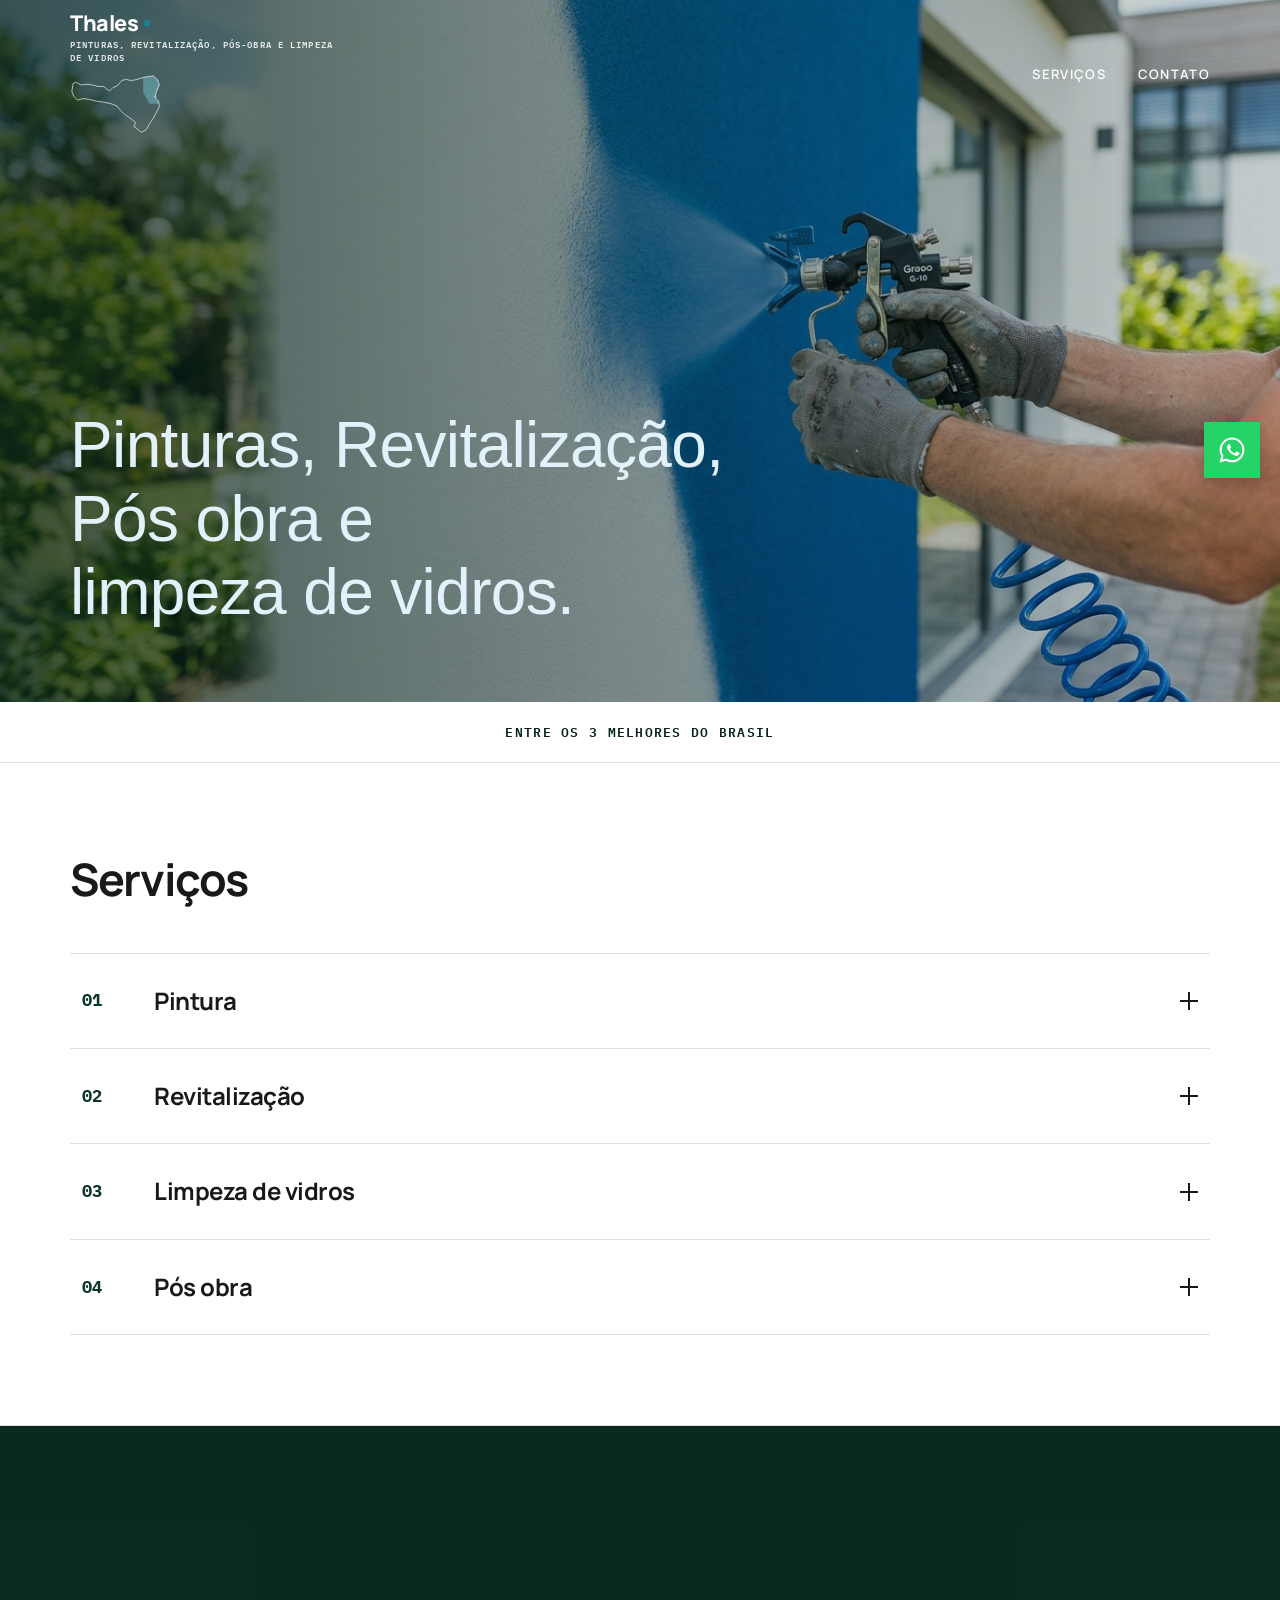
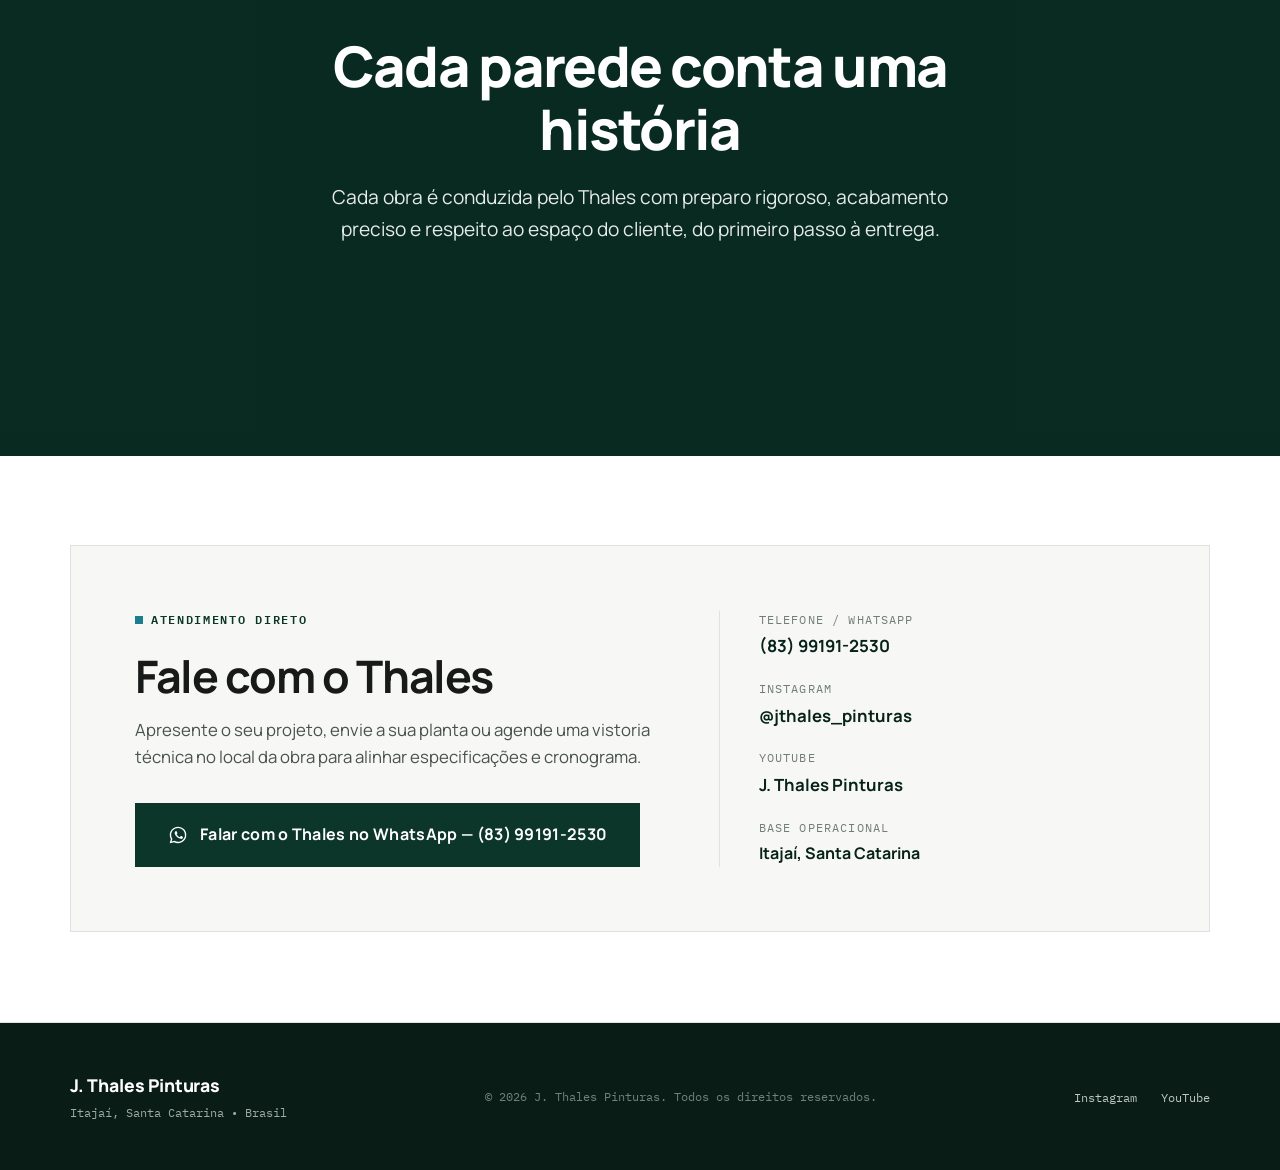
==== index.html @ ac01eef5 "feat: add site design system, styling, configuration, and media assets" ====
<!DOCTYPE html>
<html lang="pt-BR">
<head>
  <meta charset="UTF-8">
  <meta name="viewport" content="width=device-width, initial-scale=1.0">
  
  <!-- SEO Otimizado para Itajaí e Região -->
  <title>J. Thales Pinturas | Pintor em Itajaí - Pintura Residencial, Predial e Aplicação de Pedras Naturais</title>
  <meta name="description" content="J. Thales Pinturas: pintor de alto padrão em Itajaí, SC. Especialista em pintura residencial e predial, trabalho em altura e aplicação de pedras naturais. Entre os 3 melhores pintores de Itajaí.">
  <meta name="keywords" content="pintor em itajai, pintura residencial itajai, pintura predial itajai, aplicacao de pedras naturais sc, j thales pinturas, pintor praia brava itajai">
  <meta name="robots" content="index, follow">
  <link rel="canonical" href="https://jthalespinturas.com.br/">

  <!-- Open Graph / Meta Compartilhamento -->
  <meta property="og:type" content="website">
  <meta property="og:locale" content="pt_BR">
  <meta property="og:site_name" content="J. Thales Pinturas">
  <meta property="og:title" content="J. Thales Pinturas | Pintor em Itajaí - Alto Padrão e Pedras Naturais">
  <meta property="og:description" content="Pintura residencial, predial e aplicação de pedras naturais em Itajaí e região. Entre os 3 melhores pintores de Itajaí.">
  <meta property="og:image" content="/images/hero.jpg">

  <!-- Fontes do Google: Manrope (Sóbria e Forte) e IBM Plex Mono (Arquitetônica) -->
  <link rel="preconnect" href="https://fonts.googleapis.com">
  <link rel="preconnect" href="https://fonts.gstatic.com" crossorigin>
  <link href="https://fonts.googleapis.com/css2?family=IBM+Plex+Mono:wght@500;600;700&family=Manrope:wght@400;500;600;700;800&display=swap" rel="stylesheet">

  <!-- Estilos Customizados -->
  <link rel="stylesheet" href="css/style.css">

  <!-- Schema.org JSON-LD para SEO Local -->
  <script type="application/ld+json">
  {
    "@context": "https://schema.org",
    "@type": "HomeAndConstructionBusiness",
    "name": "J. Thales Pinturas",
    "image": "/images/hero.jpg",
    "telephone": "+55-83-99191-2530",
    "address": {
      "@type": "PostalAddress",
      "addressLocality": "Itajaí",
      "addressRegion": "SC",
      "addressCountry": "BR"
    },
    "areaServed": {
      "@type": "AdministrativeArea",
      "name": "Itajaí e região"
    },
    "description": "Empresa especializada em pintura residencial de alto padrão, pintura predial e comercial, revitalização de fachadas e aplicação de pedras naturais em Itajaí, SC."
  }
  </script>
</head>
<body>

  <!-- ==========================================================================
       1. HEADER FIXO (Com glassmorfismo leve EXCLUSIVO aqui)
       ========================================================================== -->
  <header class="site-header" id="site-header">
    <div class="container header-container">
      
      <!-- Logo Institucional -->
      <a href="#hero" class="header-logo" aria-label="Thales - Pinturas, revitalização, pós-obra e limpeza de vidros">
        <span class="logo-brand">Thales <span class="logo-dot"></span></span>
        <span class="logo-sub">Pinturas, revitalização, pós-obra e limpeza de vidros</span>

        <!-- Mapa de Santa Catarina: litoral norte (Itapoá até a região de Itajaí) em destaque animado -->
        <span class="logo-map" aria-hidden="true">
          <svg class="sc-map" viewBox="10 30 245 165" focusable="false">
            <defs>
              <path id="sc-shape" d="M18 58 L25 55 L40 62 L55 60 L70 62 L85 66 L100 66 L115 78 L125 68 L135 65 L148 50 L160 47 L172 50 L185 48 L198 44 L215 40 L232 38 L243 48 L248 62 L240 80 L236 95 L246 105 L248 120 L240 135 L232 150 L222 165 L212 182 L200 188 L188 178 L180 172 L185 162 L170 150 L155 140 L145 130 L135 118 L120 112 L100 108 L80 105 L60 100 L45 98 L30 102 L20 92 L15 80 Z"/>
              <clipPath id="sc-clip"><use href="#sc-shape"/></clipPath>
            </defs>
            <!-- Região do litoral norte (recortada pelo contorno do estado) -->
            <g clip-path="url(#sc-clip)">
              <polygon class="sc-region" points="205,30 260,30 260,112 222,112 205,82"/>
            </g>
            <!-- Contorno do estado -->
            <use href="#sc-shape" class="sc-outline"/>
            <!-- Cidades do litoral norte, acendem de norte a sul -->
            <g class="sc-dots">
              <circle class="sc-dot" cx="243" cy="50" r="2.6" style="--d:0s"/>
              <circle class="sc-dot" cx="246" cy="61" r="2.6" style="--d:0.25s"/>
              <circle class="sc-dot" cx="241" cy="74" r="2.6" style="--d:0.5s"/>
              <circle class="sc-dot" cx="238" cy="86" r="2.6" style="--d:0.75s"/>
              <circle class="sc-dot sc-dot-main" cx="238" cy="94" r="3.2" style="--d:1s"/>
              <circle class="sc-ring" cx="238" cy="94" r="3.2"/>
            </g>
          </svg>
        </span>
      </a>

      <!-- Menu de Navegação Desktop -->
      <nav aria-label="Navegação Principal">
        <ul class="nav-desktop">
          <li><a href="#servicos" class="nav-link">Serviços</a></li>
          <li><a href="#contato" class="nav-link">Contato</a></li>
        </ul>
      </nav>


      <!-- Botão Hambúrguer Mobile -->
      <button type="button" class="mobile-menu-toggle" id="mobile-menu-toggle" aria-label="Abrir menu de navegação" aria-expanded="false" aria-controls="mobile-drawer">
        <span class="hamburger-line"></span>
        <span class="hamburger-line"></span>
        <span class="hamburger-line"></span>
      </button>

    </div>

    <!-- Gaveta de Navegação Mobile -->
    <div class="mobile-drawer" id="mobile-drawer">
      <ul class="nav-mobile-list">
        <li><a href="#servicos" class="nav-mobile-link">Serviços</a></li>
        <li><a href="#contato" class="nav-mobile-link">Contato</a></li>
      </ul>
      <a href="https://wa.me/5583991912530" id="mobile-whatsapp-btn" class="btn-whatsapp-main" target="_blank" rel="noopener noreferrer" style="width: 100%; justify-content: center;">
        <span>Conversar no WhatsApp</span>
      </a>
    </div>
  </header>

  <main>
    <!-- ==========================================================================
         2. HERO (Tela cheia, poucas informações, SEM botão de orçamento)
         ========================================================================== -->
    <section class="hero-section" id="hero" aria-labelledby="hero-title">

      <!-- Mídia de fundo: vídeo com imagem de fallback -->
      <div class="hero-media">
        <!-- O vídeo será controlado via JS para tratar erros de carregamento e prefers-reduced-motion -->
        <video id="hero-video" class="hero-video" src="/videos/hero.mp4" autoplay muted playsinline preload="auto" aria-hidden="true" tabindex="-1"></video>
        <img src="/images/hero-pintura-spray.jpg" id="hero-fallback-img" alt="Obra de alto padrão com pintura fina e arquitetura contemporânea em Santa Catarina" class="hero-media-img" loading="eager" fetchpriority="high" style="display: none;">
      </div>

      <div class="container">
        <div class="hero-content">
          <!-- Única tag H1 da página -->
          <h1 class="hero-title" id="hero-title">
            Pinturas, Revitalização,<br>
            Pós obra e<br>
            <strong>limpeza de vidros.</strong>
          </h1>
        </div>
      </div>
    </section>

    <!-- Selo de ranking (abaixo do hero, centralizado e discreto) -->
    <div class="ranking-line">
      <h4 class="ranking-line-text">Entre os 3 melhores do Brasil</h4>
    </div>

    <!-- ==========================================================================
         5. SEÇÃO SERVIÇOS (Lista editorial numerada, SEM CARDS e SEM BOTÕES)
         ========================================================================== -->
    <section class="services-section section-spacing fade-in-scroll" id="servicos" aria-labelledby="servicos-titulo">
      <div class="container">
        
        <div class="services-layout">
          <!-- Coluna 2: Lista de Serviços -->
          <div class="services-list-container">
            <div class="services-header">
              <h2 class="section-heading" id="servicos-titulo">
                Serviços
              </h2>
            </div>

            <div class="svc-list">

              <!-- 01 -->
              <div class="svc-item">
                <h3 class="svc-heading">
                  <button type="button" class="svc-trigger" id="svc-btn-1" aria-expanded="false" aria-controls="svc-panel-1">
                    <span class="svc-number">01</span>
                    <span class="svc-title">Pintura</span>
                    <span class="svc-icon" aria-hidden="true"></span>
                  </button>
                </h3>
                <div class="svc-panel" id="svc-panel-1" role="region" aria-labelledby="svc-btn-1">
                  <div class="svc-panel-inner">
                    <div class="svc-panel-content">
                      <p class="svc-desc">Acabamento preciso em residências, prédios e comércios.</p>
                      <div class="svc-photo-grid">
                        <img src="/images/obra-1.jpg" alt="Interior residencial com pintura de acabamento impecável" class="svc-photo" loading="lazy">
                        <img src="/images/media_1791332490276.jpg" alt="Pintura externa em tom azul" class="svc-photo" loading="lazy">
                        <img src="/images/media_1791332497373.jpg" alt="Pintura texturizada em área interna com escada" class="svc-photo" loading="lazy">
                        <img src="/images/media_1791332499185.jpg" alt="Pintura interna moderna em dois tons" class="svc-photo" loading="lazy">
                      </div>
                    </div>
                  </div>
                </div>
              </div>

              <!-- 02 -->
              <div class="svc-item">
                <h3 class="svc-heading">
                  <button type="button" class="svc-trigger" id="svc-btn-2" aria-expanded="false" aria-controls="svc-panel-2">
                    <span class="svc-number">02</span>
                    <span class="svc-title">Revitalização</span>
                    <span class="svc-icon" aria-hidden="true"></span>
                  </button>
                </h3>
                <div class="svc-panel" id="svc-panel-2" role="region" aria-labelledby="svc-btn-2">
                  <div class="svc-panel-inner">
                    <div class="svc-panel-content">
                      <p class="svc-desc">Recuperação e renovação de fachadas e superfícies.</p>
                      <div class="svc-photo-grid">
                        <img src="/images/media_1791333021884.jpg" alt="Revitalização de portão metálico preto" class="svc-photo" loading="lazy">
                        <img src="/images/media_1791333032887.jpg" alt="Revitalização de muro e portão branco" class="svc-photo" loading="lazy">
                        <img src="/images/media_1791333037190.jpg" alt="Revitalização de fachada residencial cinza moderna" class="svc-photo" loading="lazy">
                      </div>
                    </div>
                  </div>
                </div>
              </div>

              <!-- 03 -->
              <div class="svc-item">
                <h3 class="svc-heading">
                  <button type="button" class="svc-trigger" id="svc-btn-3" aria-expanded="false" aria-controls="svc-panel-3">
                    <span class="svc-number">03</span>
                    <span class="svc-title">Limpeza de vidros</span>
                    <span class="svc-icon" aria-hidden="true"></span>
                  </button>
                </h3>
                <div class="svc-panel" id="svc-panel-3" role="region" aria-labelledby="svc-btn-3">
                  <div class="svc-panel-inner">
                    <div class="svc-panel-content">
                      <p class="svc-desc">Vidros e esquadrias limpos, inclusive em altura.</p>
                      <div class="svc-photo-grid">
                        <img src="/images/media_1791333207497.jpg" alt="Profissional realizando limpeza em altura" class="svc-photo" loading="lazy">
                        <img src="/images/media_1791333212596.jpg" alt="Equipe preparada para trabalho em altura com EPIs" class="svc-photo" loading="lazy">
                        <img src="/images/media_1791333227522.jpg" alt="Certificado NR-35 Trabalho em Altura" class="svc-photo certificado-img" loading="lazy">
                      </div>
                    </div>
                  </div>
                </div>
              </div>

              <!-- 04 -->
              <div class="svc-item">
                <h3 class="svc-heading">
                  <button type="button" class="svc-trigger" id="svc-btn-4" aria-expanded="false" aria-controls="svc-panel-4">
                    <span class="svc-number">04</span>
                    <span class="svc-title">Pós obra</span>
                    <span class="svc-icon" aria-hidden="true"></span>
                  </button>
                </h3>
                <div class="svc-panel" id="svc-panel-4" role="region" aria-labelledby="svc-btn-4">
                  <div class="svc-panel-inner">
                    <div class="svc-panel-content">
                      <p class="svc-desc">Entrega limpa, sem respingos nem resíduos.</p>
                      <div class="svc-photo-grid">
                        <img src="/images/media_1791333552688.jpg" alt="Área externa com piscina e deck de madeira finalizado" class="svc-photo" loading="lazy">
                        <img src="/images/media_1791333555958.jpg" alt="Corredor limpo após a obra com extintor instalado" class="svc-photo" loading="lazy">
                        <img src="/images/media_1791333558803.jpg" alt="Hall interno com piso limpo e paredes perfeitas" class="svc-photo" loading="lazy">
                      </div>
                    </div>
                  </div>
                </div>
              </div>

            </div>

          </div>
        </div>

      </div>
    </section>

    <!-- ==========================================================================
         MENSAGEM (vídeo de fundo em loop; textos e vídeos vêm de js/config.js)
         Sem botão de orçamento nesta seção.
         ========================================================================== -->
    <section class="message-section" id="mensagem" aria-labelledby="mensagem-titulo">
      <div class="message-media">
        <video id="message-video" class="message-video" autoplay muted playsinline preload="auto" aria-hidden="true" tabindex="-1"></video>
      </div>
      <div class="message-overlay" aria-hidden="true"></div>
      <div class="container message-content fade-in-scroll">
        <h2 class="message-title" id="mensagem-titulo">Cada parede conta uma história</h2>
        <p class="message-text">Cada obra é conduzida pelo Thales com preparo rigoroso, acabamento preciso e respeito ao espaço do cliente, do primeiro passo à entrega.</p>
      </div>
    </section>

    <!-- ==========================================================================
         9. SEÇÃO CONTATO (Fale com o Thales, 2º e último botão de WhatsApp)
         ========================================================================== -->
    <section class="contact-section section-spacing fade-in-scroll" id="contato" aria-labelledby="contato-titulo">
      <div class="container">
        
        <div class="contact-box">
          
          <div class="contact-info">
            <span class="section-tag">Atendimento Direto</span>
            <h2 class="section-heading" id="contato-titulo" style="margin-bottom: 1rem;">
              Fale com o Thales
            </h2>
            <p class="contact-subtitle">
              Apresente o seu projeto, envie a sua planta ou agende uma vistoria técnica no local da obra para alinhar especificações e cronograma.
            </p>

            <!-- 2º e ÚLTIMO botão de WhatsApp permitido no site todo -->
            <a href="https://wa.me/5583991912530" id="contact-whatsapp-btn" class="btn-whatsapp-main" target="_blank" rel="noopener noreferrer">
              <svg viewBox="0 0 24 24" aria-hidden="true">
                <path d="M12.04 2C6.58 2 2.13 6.45 2.13 11.91C2.13 13.66 2.59 15.36 3.45 16.86L2.05 22L7.3 20.62C8.75 21.41 10.38 21.83 12.04 21.83C17.5 21.83 21.95 17.38 21.95 11.92C21.95 9.27 20.92 6.78 19.05 4.91C17.18 3.03 14.69 2 12.04 2M12.05 3.67C14.25 3.67 16.31 4.53 17.87 6.09C19.42 7.65 20.28 9.72 20.28 11.92C20.28 16.46 16.58 20.15 12.04 20.15C10.56 20.15 9.11 19.76 7.85 19L7.55 18.83L4.43 19.65L5.26 16.61L5.07 16.3C4.24 14.98 3.8 13.47 3.8 11.91C3.81 7.37 7.5 3.67 12.05 3.67M9.53 7.34C9.36 7.34 9.09 7.41 8.86 7.65C8.63 7.9 8 8.49 8 9.7C8 10.92 8.89 12.09 9.01 12.26C9.14 12.42 10.74 14.9 13.22 15.97C15.28 16.86 15.7 16.69 16.14 16.65C16.59 16.6 17.58 16.06 17.79 15.48C18 14.9 18 14.41 17.93 14.31C17.87 14.2 17.7 14.14 17.45 14.01C17.2 13.89 15.97 13.28 15.74 13.2C15.51 13.11 15.35 13.07 15.18 13.32C15.02 13.57 14.56 14.1 14.42 14.27C14.27 14.43 14.13 14.45 13.88 14.33C13.63 14.2 12.83 13.94 11.89 13.1C11.15 12.44 10.65 11.63 10.51 11.38C10.36 11.13 10.49 11 10.62 10.87C10.73 10.76 10.87 10.58 11 10.43C11.13 10.28 11.17 10.18 11.25 10.01C11.33 9.85 11.29 9.7 11.23 9.58C11.17 9.45 10.7 8.31 10.51 7.84C10.32 7.39 10.13 7.45 9.98 7.44C9.84 7.44 9.68 7.34 9.53 7.34Z"/>
              </svg>
              <span class="btn-text">Conversar no WhatsApp — (83) 99191-2530</span>
            </a>
          </div>

          <!-- Canais Diretos e Redes Sociais -->
          <div class="contact-direct-channels">
            
            <div class="channel-item">
              <span class="channel-label">Telefone / WhatsApp</span>
              <a href="https://wa.me/5583991912530" id="direct-phone-link" class="channel-link" target="_blank" rel="noopener noreferrer">
                (83) 99191-2530
              </a>
            </div>

            <div class="channel-item">
              <span class="channel-label">Instagram</span>
              <a href="https://www.instagram.com/jthales_pinturas?utm_source=ig_web_button_share_sheet&stkn=ZDNlZDc0MzIxNw==" id="instagram-link" class="channel-link" target="_blank" rel="noopener noreferrer">
                @jthales_pinturas
              </a>
            </div>

            <div class="channel-item" id="youtube-channel-item">
              <span class="channel-label">YouTube</span>
              <a href="https://youtube.com/@jthalespinturas" id="youtube-link" class="channel-link" target="_blank" rel="noopener noreferrer">
                J. Thales Pinturas
              </a>
            </div>

            <div class="channel-item">
              <span class="channel-label">Base Operacional</span>
              <span style="font-weight: 700; color: var(--color-emerald-dark);">
                Itajaí, Santa Catarina
              </span>
            </div>

          </div>

        </div>

      </div>
    </section>
  </main>

  <!-- ==========================================================================
       10. RODAPÉ SIMPLES
       ========================================================================== -->
  <footer class="site-footer" role="contentinfo">
    <div class="container footer-container">
      
      <div class="footer-brand">
        <span class="footer-title">J. Thales Pinturas</span>
        <span class="footer-city">Itajaí, Santa Catarina • Brasil</span>
      </div>

      <div class="footer-copy">
        &copy; 2026 J. Thales Pinturas. Todos os direitos reservados.
      </div>

      <ul class="footer-socials">
        <li>
          <a href="https://www.instagram.com/jthales_pinturas?utm_source=ig_web_button_share_sheet&stkn=ZDNlZDc0MzIxNw==" id="footer-instagram" class="footer-social-link" target="_blank" rel="noopener noreferrer">
            Instagram
          </a>
        </li>
        <li>
          <a href="https://youtube.com/@jthalespinturas" id="footer-youtube" class="footer-social-link" target="_blank" rel="noopener noreferrer">
            YouTube
          </a>
        </li>
      </ul>

    </div>
  </footer>

  <!-- Ícone flutuante fixo de WhatsApp (lateral direita) -->
  <a href="https://wa.me/5583991912530" id="floating-whatsapp-btn" class="floating-whatsapp" target="_blank" rel="noopener noreferrer" aria-label="Conversar no WhatsApp">
    <svg viewBox="0 0 24 24" aria-hidden="true">
      <path d="M12.04 2C6.58 2 2.13 6.45 2.13 11.91C2.13 13.66 2.59 15.36 3.45 16.86L2.05 22L7.3 20.62C8.75 21.41 10.38 21.83 12.04 21.83C17.5 21.83 21.95 17.38 21.95 11.92C21.95 9.27 20.92 6.78 19.05 4.91C17.18 3.03 14.69 2 12.04 2M12.05 3.67C14.25 3.67 16.31 4.53 17.87 6.09C19.42 7.65 20.28 9.72 20.28 11.92C20.28 16.46 16.58 20.15 12.04 20.15C10.56 20.15 9.11 19.76 7.85 19L7.55 18.83L4.43 19.65L5.26 16.61L5.07 16.3C4.24 14.98 3.8 13.47 3.8 11.91C3.81 7.37 7.5 3.67 12.05 3.67M9.53 7.34C9.36 7.34 9.09 7.41 8.86 7.65C8.63 7.9 8 8.49 8 9.7C8 10.92 8.89 12.09 9.01 12.26C9.14 12.42 10.74 14.9 13.22 15.97C15.28 16.86 15.7 16.69 16.14 16.65C16.59 16.6 17.58 16.06 17.79 15.48C18 14.9 18 14.41 17.93 14.31C17.87 14.2 17.7 14.14 17.45 14.01C17.2 13.89 15.97 13.28 15.74 13.2C15.51 13.11 15.35 13.07 15.18 13.32C15.02 13.57 14.56 14.1 14.42 14.27C14.27 14.43 14.13 14.45 13.88 14.33C13.63 14.2 12.83 13.94 11.89 13.1C11.15 12.44 10.65 11.63 10.51 11.38C10.36 11.13 10.49 11 10.62 10.87C10.73 10.76 10.87 10.58 11 10.43C11.13 10.28 11.17 10.18 11.25 10.01C11.33 9.85 11.29 9.7 11.23 9.58C11.17 9.45 10.7 8.31 10.51 7.84C10.32 7.39 10.13 7.45 9.98 7.44C9.84 7.44 9.68 7.34 9.53 7.34Z"/>
    </svg>
  </a>

  <!-- Lightbox Modal -->
  <div id="lightbox" class="lightbox" aria-hidden="true">
    <span class="lightbox-close" id="lightbox-close" aria-label="Fechar">&times;</span>
    <img class="lightbox-content" id="lightbox-img" alt="Imagem ampliada">
  </div>

  <!-- Constantes Editáveis e Scripts -->
  <script src="js/config.js"></script>
  <script src="js/main.js"></script>
</body>
</html>
---- css/style.css ----
/* ==========================================================================
   J. THALES PINTURAS - DESIGN SYSTEM & ESTILOS GLOBAIS
   Referência visual: Sóbrio, institucional e arquitetônico (estilo WEG / Sicredi)
   Cores: Off-white, Verde Esmeralda Profundo, Marrom Terroso Seco, Azul Água pontual
   Regra estrita: Cantos 100% retos (border-radius: 0) em absolutamente tudo.
   ========================================================================== */

/* --- VARIÁVEIS DO SISTEMA --- */
:root {
  /* Paleta Institucional Sóbria */
  --bg-primary: #F7F8F5;          /* Off-white institucional de fundo */
  --bg-surface: #FFFFFF;          /* Branco puro para superfícies */
  --bg-subtle: #EEF1ED;           /* Off-white secundário */
  --bg-dark: #0A1C16;             /* Grafite esmeralda quase preto */

  --color-emerald: #0C3629;       /* Verde esmeralda profundo (cor principal) */
  --color-emerald-light: #154D3B; /* Variação suave de verde esmeralda */
  --color-emerald-dark: #07221A;  /* Verde ultra profundo */

  --color-earth: #6F5744;         /* Marrom terroso seco (cor secundária) */
  --color-earth-light: #896F5A;   /* Variação suave de marrom terroso */

  --color-aqua: #1C7D8D;          /* Azul água pontual (detalhe milimétrico) */
  --color-aqua-subtle: rgba(28, 125, 141, 0.12);

  --text-primary: #171A19;        /* Grafite escuro / preto quase puro */
  --text-secondary: #48524D;      /* Grafite médio para parágrafos */
  --text-muted: #727D78;          /* Grafite suave para metadados */
  --text-inverse: #F7F8F5;        /* Texto claro sobre fundos escuros */

  --border-light: #DFE3DE;        /* Linha arquitetônica fina */
  --border-medium: #CAD0C9;       /* Linha de divisão intermediária */
  --border-dark: #171A19;         /* Linha de alto contraste */

  /* Tipografia */
  --font-sans: 'Manrope', -apple-system, BlinkMacSystemFont, 'Segoe UI', Roboto, Helvetica, Arial, sans-serif;
  --font-mono: 'IBM Plex Mono', SFMono-Regular, Consolas, 'Liberation Mono', Menlo, monospace;

  /* Espaçamentos e Grid */
  --container-max: 1220px;
  --header-height: 76px;
  --transition-smooth: 0.3s cubic-bezier(0.16, 1, 0.3, 1);
  --transition-fast: 0.2s ease;
}

/* --- RESET RIGOROSO & CANTO 100% RETO --- */
*, *::before, *::after {
  box-sizing: border-box;
  margin: 0;
  padding: 0;
  border-radius: 0 !important; /* REGRA MANDATÓRIA: Cantos retos em tudo */
}

html {
  font-size: 16px;
  scroll-behavior: smooth;
  scroll-padding-top: var(--header-height);
  background-color: var(--bg-primary);
  color: var(--text-primary);
  -webkit-font-smoothing: antialiased;
  -moz-osx-font-smoothing: grayscale;
}

body {
  font-family: var(--font-sans);
  font-weight: 400;
  line-height: 1.6;
  background-color: var(--bg-primary);
  color: var(--text-primary);
  overflow-x: hidden;
}

img {
  display: block;
  max-width: 100%;
  height: auto;
}

a {
  color: inherit;
  text-decoration: none;
  transition: color var(--transition-fast), border-color var(--transition-fast);
}

button {
  font-family: inherit;
  cursor: pointer;
  background: none;
  border: none;
}

/* --- ESTRUTURA DE CONTAINER & GRID --- */
.container {
  width: 100%;
  max-width: var(--container-max);
  margin-left: auto;
  margin-right: auto;
  padding-left: clamp(1.25rem, 4vw, 2.5rem);
  padding-right: clamp(1.25rem, 4vw, 2.5rem);
}

.section-spacing {
  padding-top: clamp(4rem, 7vw, 7.5rem);
  padding-bottom: clamp(4rem, 7vw, 7.5rem);
}

.section-spacing-compact {
  padding-top: clamp(3rem, 5vw, 5rem);
  padding-bottom: clamp(3rem, 5vw, 5rem);
}

/* --- RÓTULO EDITORIAL DE SEÇÃO (Estilo Corporativo WEG/Sicredi) --- */
.section-tag {
  display: inline-flex;
  align-items: center;
  gap: 0.5rem;
  font-family: var(--font-mono);
  font-size: 0.75rem;
  font-weight: 600;
  letter-spacing: 0.14em;
  text-transform: uppercase;
  color: var(--color-emerald);
  margin-bottom: 1.25rem;
}

.section-tag::before {
  content: "";
  display: inline-block;
  width: 8px;
  height: 8px;
  background-color: var(--color-aqua); /* Detalhe pontual em azul água */
}

.section-heading {
  font-size: clamp(2rem, 3.5vw, 3.25rem);
  font-weight: 700;
  line-height: 1.15;
  letter-spacing: -0.03em;
  color: var(--text-primary);
  margin-bottom: 1.5rem;
}

/* ==========================================================================
   1. HEADER FIXO (Com glassmorfismo leve EXCLUSIVO aqui)
   ========================================================================== */
.site-header {
  /* Estado inicial: transparente sobre o hero, texto claro */
  --hdr-fg: #FFFFFF;
  --hdr-fg-soft: rgba(255, 255, 255, 0.86);
  --hdr-accent: #FFFFFF;
  position: fixed;
  top: 0;
  left: 0;
  right: 0;
  min-height: var(--header-height);
  z-index: 1000;
  background-color: transparent;
  border-bottom: 1px solid transparent;
  transition: background-color 0.35s ease,
              border-color 0.35s ease, box-shadow 0.35s ease;
}

/* Estado destacado ao rolar (ou com menu aberto): glassmorfismo leve */
.site-header.is-scrolled,
.site-header.menu-open {
  --hdr-fg: var(--color-emerald);
  --hdr-fg-soft: var(--text-secondary);
  --hdr-accent: var(--color-emerald);
  min-height: 64px;
  background-color: rgba(247, 248, 245, 0.88);
  backdrop-filter: blur(14px);
  -webkit-backdrop-filter: blur(14px);
  border-bottom-color: rgba(202, 208, 201, 0.9);
  box-shadow: 0 6px 24px rgba(10, 28, 22, 0.08);
}

.header-container {
  min-height: var(--header-height);
  padding-top: 0.75rem;
  padding-bottom: 0.75rem;
  display: flex;
  align-items: center;
  justify-content: space-between;
  gap: 1.5rem;
  transition: padding 0.35s ease;
}

.site-header.is-scrolled .header-container,
.site-header.menu-open .header-container {
  min-height: 64px;
  padding-top: 0;
  padding-bottom: 0;
}

/* Logo Corporativo Institucional */
.header-logo {
  display: flex;
  flex-direction: column;
  line-height: 1;
}

.logo-brand {
  font-size: 1.35rem;
  font-weight: 800;
  letter-spacing: -0.02em;
  color: var(--hdr-fg);
  display: flex;
  align-items: center;
  gap: 0.35rem;
  transition: color 0.35s ease;
}

.logo-dot {
  width: 6px;
  height: 6px;
  background-color: var(--color-aqua);
  display: inline-block;
}

.logo-sub {
  font-family: var(--font-mono);
  font-size: 0.58rem;
  font-weight: 600;
  line-height: 1.4;
  letter-spacing: 0.12em;
  text-transform: uppercase;
  color: var(--hdr-fg-soft);
  margin-top: 0.3rem;
  max-width: 270px;
  transition: color 0.35s ease;
}

.site-header.is-scrolled .logo-sub,
.site-header.menu-open .logo-sub {
  color: var(--color-earth);
}

/* Mapa de SC abaixo do nome: visível no topo, recolhe ao rolar */
.logo-map {
  display: block;
  width: 92px;
  max-height: 66px;
  margin-top: 0.55rem;
  overflow: hidden;
  opacity: 1;
  transition: max-height 0.35s ease, margin-top 0.35s ease, opacity 0.25s ease;
}

.site-header.is-scrolled .logo-map,
.site-header.menu-open .logo-map {
  max-height: 0;
  margin-top: 0;
  opacity: 0;
}

.sc-map {
  display: block;
  width: 100%;
  height: auto;
  overflow: visible;
}

.site-header {
  --hdr-map: #7FD8E4; /* azul água claro sobre o hero */
}

.site-header.is-scrolled,
.site-header.menu-open {
  --hdr-map: var(--color-aqua);
}

.sc-outline {
  fill: none;
  stroke: var(--hdr-fg);
  stroke-width: 1.7;
  stroke-linejoin: round;
  transition: stroke 0.35s ease;
}

/* Litoral norte: Itapoá até a região de Itajaí e Balneário Camboriú */
.sc-region {
  fill: var(--hdr-map);
  opacity: 0.4;
  animation: sc-region-pulse 2.8s ease-in-out infinite;
}

.sc-dot {
  fill: var(--hdr-map);
  opacity: 0.3;
  animation: sc-dot-on 2.6s ease-in-out infinite;
  animation-delay: var(--d, 0s);
}

.sc-dot-main {
  fill: var(--hdr-fg);
}

.sc-ring {
  fill: none;
  stroke: var(--hdr-map);
  stroke-width: 1.4;
  transform-box: fill-box;
  transform-origin: center;
  animation: sc-ripple 2.6s ease-out infinite;
  animation-delay: 1s;
  opacity: 0;
}

@keyframes sc-region-pulse {
  0%, 100% { opacity: 0.2; }
  50% { opacity: 0.65; }
}

@keyframes sc-dot-on {
  0%, 100% { opacity: 0.3; }
  25%, 60% { opacity: 1; }
}

@keyframes sc-ripple {
  0% { transform: scale(1); opacity: 0.9; }
  100% { transform: scale(4.5); opacity: 0; }
}

@media (prefers-reduced-motion: reduce) {
  .sc-region, .sc-dot, .sc-ring { animation: none; }
  .sc-region { opacity: 0.45; }
  .sc-dot { opacity: 1; }
  .sc-ring { display: none; }
}

@media (max-width: 480px) {
  .logo-sub { max-width: 200px; font-size: 0.54rem; letter-spacing: 0.08em; }
  .logo-map { width: 76px; }
}

/* Navegação Desktop */
.nav-desktop {
  display: flex;
  align-items: center;
  gap: 2rem;
  list-style: none;
}

.nav-link {
  font-size: 0.8125rem;
  font-weight: 600;
  letter-spacing: 0.1em;
  text-transform: uppercase;
  color: var(--hdr-fg);
  position: relative;
  padding: 0.5rem 0;
  transition: color 0.35s ease;
}

.nav-link::after {
  content: "";
  position: absolute;
  bottom: 0;
  left: 0;
  width: 0%;
  height: 2px;
  background-color: var(--hdr-accent);
  transition: width var(--transition-smooth);
}

.nav-link:hover {
  color: var(--hdr-fg);
}

.nav-link:hover::after {
  width: 100%;
}

/* Ícone flutuante fixo de WhatsApp (lateral direita) */
.floating-whatsapp {
  position: fixed;
  right: 1.25rem;
  top: 50%;
  transform: translateY(-50%);
  z-index: 900;
  width: 56px;
  height: 56px;
  display: flex;
  align-items: center;
  justify-content: center;
  border-radius: 50%;
  background-color: #25D366;
  box-shadow: 0 6px 20px rgba(0, 0, 0, 0.25);
  transition: transform var(--transition-fast), box-shadow var(--transition-fast);
}

.floating-whatsapp:hover {
  transform: translateY(-50%) scale(1.1);
  box-shadow: 0 8px 26px rgba(0, 0, 0, 0.35);
}

.floating-whatsapp svg {
  width: 30px;
  height: 30px;
  fill: #FFFFFF;
}

/* Menu Hambúrguer Mobile */
.mobile-menu-toggle {
  display: none;
  flex-direction: column;
  justify-content: center;
  align-items: center;
  width: 44px;
  height: 44px;
  border: 1px solid var(--hdr-fg);
  background-color: transparent;
  transition: border-color 0.35s ease;
}

.hamburger-line {
  width: 20px;
  height: 2px;
  background-color: var(--hdr-fg);
  transition: transform var(--transition-fast), opacity var(--transition-fast), background-color 0.35s ease;
}

.hamburger-line:not(:last-child) {
  margin-bottom: 5px;
}

.mobile-menu-toggle[aria-expanded="true"] .hamburger-line:nth-child(1) {
  transform: translateY(7px) rotate(45deg);
}
.mobile-menu-toggle[aria-expanded="true"] .hamburger-line:nth-child(2) {
  opacity: 0;
}
.mobile-menu-toggle[aria-expanded="true"] .hamburger-line:nth-child(3) {
  transform: translateY(-7px) rotate(-45deg);
}

/* Gaveta Mobile */
.mobile-drawer {
  position: fixed;
  top: 64px;
  left: 0;
  right: 0;
  background-color: var(--bg-surface);
  border-bottom: 2px solid var(--color-emerald);
  padding: 1.5rem clamp(1.25rem, 4vw, 2.5rem) 2rem;
  display: none;
  flex-direction: column;
  gap: 1.25rem;
  z-index: 999;
  box-shadow: 0 10px 30px rgba(0, 0, 0, 0.06);
}

.mobile-drawer.is-open {
  display: flex;
}

.nav-mobile-list {
  list-style: none;
  display: flex;
  flex-direction: column;
  gap: 1rem;
}

.nav-mobile-link {
  font-size: 1.05rem;
  font-weight: 700;
  color: var(--text-primary);
  display: block;
  padding: 0.4rem 0;
  border-bottom: 1px solid var(--border-light);
}

.nav-mobile-link:active,
.nav-mobile-link:hover {
  color: var(--color-emerald);
}

/* ==========================================================================
   2. HERO (Tela cheia, fundo em mídia, poucas informações, sem botão)
   ========================================================================== */
.hero-section {
  position: relative;
  min-height: 78svh;
  display: flex;
  align-items: flex-end;
  padding-top: var(--header-height);
  padding-bottom: clamp(3rem, 8vh, 5rem);
  background-color: var(--color-emerald-dark);
  overflow: hidden;
  color: #FFFFFF;
}

/* Mídia de fundo (imagem agora; GIF depois, bastando trocar o arquivo) */
.hero-media {
  position: absolute;
  inset: 0;
  z-index: 0;
}

.hero-media-img,
.hero-video {
  position: absolute;
  inset: 0;
  width: 100%;
  height: 100%;
  object-fit: cover;
  object-position: 70% center;
  z-index: 0;
  border: none;
  outline: none;
}

/* Véu esmeralda para garantir leitura do texto (da esquerda pra direita) */
.hero-media::after {
  content: "";
  position: absolute;
  inset: 0;
  background: linear-gradient(90deg, rgba(7, 34, 26, 0.75) 0%, rgba(7, 34, 26, 0.15) 100%);
  pointer-events: none;
  z-index: 1;
}

.hero-section .container {
  position: relative;
  z-index: 1;
}

.hero-content {
  display: flex;
  flex-direction: column;
  align-items: flex-start;
  max-width: 720px;
}

/* Selo obrigatório: Entre os 3 melhores pintores de Itajaí */
.hero-ranking-badge {
  display: inline-flex;
  align-items: center;
  gap: 0.65rem;
  background-color: var(--color-emerald);
  color: #FFFFFF;
  padding: 0.5rem 1rem;
  font-family: var(--font-mono);
  font-size: 0.75rem;
  font-weight: 600;
  letter-spacing: 0.08em;
  text-transform: uppercase;
  margin-bottom: 1.5rem;
  border-left: 3px solid var(--color-earth);
}

.hero-ranking-badge .badge-icon {
  width: 14px;
  height: 14px;
  fill: #6FD0DD;
}

.hero-title {
  font-family: 'Helvetica Neue', Helvetica, Arial, 'Liberation Sans', sans-serif;
  font-size: clamp(2.25rem, 5vw, 4rem);
  font-weight: 300;
  line-height: 1.15;
  letter-spacing: -0.01em;
  color: #E3F1FB;
  margin: 0;
}

.hero-title strong {
  display: block;
  font-weight: 300;
  color: #E3F1FB;
}

.hero-subtitle {
  font-size: clamp(1rem, 1.5vw, 1.2rem);
  line-height: 1.6;
  color: rgba(255, 255, 255, 0.88);
  max-width: 480px;
}

/* Selo de ranking abaixo do hero */
.ranking-line {
  text-align: center;
  padding: 1.25rem 1rem;
  background-color: var(--bg-surface);
  border-bottom: 1px solid var(--border-light);
}

.ranking-line-text {
  margin: 0;
  font-family: var(--font-mono);
  font-size: 0.8rem;
  font-weight: 600;
  letter-spacing: 0.1em;
  text-transform: uppercase;
  color: var(--color-emerald-dark);
}

/* Limita altura no celular para max ~85vh */
@media (max-width: 768px) {
  .hero-section {
    min-height: auto;
    height: 70vh;
  }
}


/* ==========================================================================
   3. FAIXA DE CREDIBILIDADE (Simples, alinhada e sem números inventados)
   ========================================================================== */
.credibility-strip {
  background-color: var(--bg-surface);
  border-top: 1px solid var(--border-light);
  border-bottom: 1px solid var(--border-light);
}

.credibility-grid {
  display: grid;
  grid-template-columns: repeat(4, 1fr);
  divide-x: 1px solid var(--border-light);
}

.credibility-item {
  padding: 1.75rem 1.25rem;
  display: flex;
  flex-direction: column;
  justify-content: center;
  border-right: 1px solid var(--border-light);
  position: relative;
  transition: background-color var(--transition-fast);
}

.credibility-item:last-child {
  border-right: none;
}

.credibility-item:hover {
  background-color: #FAFAF8;
}

.credibility-number {
  font-family: var(--font-mono);
  font-size: 0.75rem;
  font-weight: 700;
  letter-spacing: 0.12em;
  color: var(--color-aqua);
  margin-bottom: 0.35rem;
}

.credibility-title {
  font-size: 1.05rem;
  font-weight: 700;
  color: var(--color-emerald);
  line-height: 1.25;
  margin-bottom: 0.25rem;
}

.credibility-desc {
  font-size: 0.8125rem;
  color: var(--text-muted);
  line-height: 1.4;
}

/* ==========================================================================
   4. SEÇÃO SOBRE (O Pintor Thales e a Empresa)
   ========================================================================== */
.about-section {
  background-color: var(--bg-primary);
  border-bottom: 1px solid var(--border-light);
}

.about-grid {
  display: grid;
  grid-template-columns: 1fr 1fr;
  gap: clamp(2.5rem, 6vw, 5.5rem);
  align-items: center;
}

.about-text-col {
  display: flex;
  flex-direction: column;
}

.about-paragraph {
  font-size: 1.025rem;
  line-height: 1.75;
  color: var(--text-secondary);
  margin-bottom: 1.25rem;
}

.about-paragraph strong {
  color: var(--color-emerald-dark);
  font-weight: 700;
}

.about-metrics {
  margin-top: 1.5rem;
  padding-top: 1.5rem;
  border-top: 1px solid var(--border-light);
  display: grid;
  grid-template-columns: 1fr 1fr;
  gap: 1.5rem;
}

.about-metric-item h4 {
  font-family: var(--font-mono);
  font-size: 0.75rem;
  text-transform: uppercase;
  letter-spacing: 0.1em;
  color: var(--color-earth);
  margin-bottom: 0.25rem;
}

.about-metric-item p {
  font-size: 0.9375rem;
  font-weight: 700;
  color: var(--text-primary);
}

.about-image-wrapper {
  position: relative;
  border: 1px solid var(--border-light);
  background-color: var(--bg-surface);
  padding: 0.75rem;
}

.about-image {
  width: 100%;
  aspect-ratio: 4 / 3;
  object-fit: cover;
  object-position: top center;
  filter: grayscale(15%);
  transition: filter var(--transition-smooth);
}

.about-image-wrapper:hover .about-image {
  filter: grayscale(0%);
}

.about-image-caption {
  margin-top: 0.75rem;
  font-family: var(--font-mono);
  font-size: 0.75rem;
  color: var(--text-muted);
  display: flex;
  justify-content: space-between;
  align-items: center;
  border-top: 1px solid var(--border-light);
  padding-top: 0.5rem;
}

/* ==========================================================================
   5. SEÇÃO SERVIÇOS (Lista editorial numerada, SEM CARDS e SEM BOTÕES)
   ========================================================================== */
.services-section {
  background-color: var(--bg-surface);
  border-bottom: 1px solid var(--border-light);
}

.services-header {
  margin-bottom: clamp(2rem, 4vw, 3rem);
}

.services-layout {
  display: grid;
  grid-template-columns: 1fr;
  gap: clamp(2.5rem, 6vw, 4.5rem);
  align-items: center;
}

@media (max-width: 992px) {
  .services-layout {
    grid-template-columns: 1fr;
  }
}

/* Animação de Pintura (Rolo e Máscara) */
.paint-reveal-container {
  position: relative;
  width: 100%;
  aspect-ratio: 4 / 3;
  overflow: hidden;
  border: 1px solid var(--border-light);
  background-color: var(--bg-primary);
}

.services-photo {
  width: 100%;
  height: 100%;
  object-fit: cover;
  display: block;
}

.painter-mover {
  position: absolute;
  top: 0;
  left: 0;
  width: 100%;
  height: 100%;
  animation: paintMove 4s ease-in-out infinite;
  z-index: 2;
  pointer-events: none;
}

.roller-svg {
  position: absolute;
  bottom: 100%; /* Fixado acima da máscara */
  left: 50%;
  transform: translateX(-50%);
  width: 100px;
  height: 100px;
  margin-bottom: -22px; /* Espuma sobrepõe levemente a máscara */
}

.paint-mask {
  position: absolute;
  top: 0;
  left: 0;
  width: 100%;
  height: 200%;
  background-color: var(--bg-primary); /* Simula a parede virgem */
}

@keyframes paintMove {
  0%, 15% { top: 0%; }
  50%, 65% { top: 100%; } /* Revelou tudo */
  85%, 100% { top: 0%; }
}

@media (prefers-reduced-motion: reduce) {
  .painter-mover { animation: none; top: 100%; display: none; }
  .paint-mask { display: none; }
}

/* Lista reduzida em acordeão (abre ao clicar na linha) */
.svc-list {
  display: flex;
  flex-direction: column;
  border-top: 1px solid var(--border-light);
}

.svc-item {
  border-bottom: 1px solid var(--border-light);
  transition: background-color var(--transition-fast);
}

.svc-item.is-open {
  background-color: #FAFAF8;
}

.svc-heading {
  margin: 0;
}

.svc-trigger {
  width: 100%;
  display: grid;
  grid-template-columns: 64px 1fr auto;
  align-items: center;
  gap: 0.5rem;
  padding: clamp(1.25rem, 2.2vw, 1.75rem) 0.75rem;
  background: none;
  border: 0;
  text-align: left;
  font: inherit;
  color: inherit;
  cursor: pointer;
}

.svc-trigger:focus-visible {
  outline: 2px solid var(--color-emerald);
  outline-offset: -2px;
}

.svc-number {
  font-family: var(--font-mono);
  font-size: 1.05rem;
  font-weight: 700;
  color: var(--color-emerald);
  letter-spacing: -0.02em;
}

.svc-title {
  font-size: clamp(1.15rem, 2vw, 1.5rem);
  font-weight: 700;
  letter-spacing: -0.02em;
  color: var(--text-primary);
  transition: transform var(--transition-fast);
}

.svc-trigger:hover .svc-title {
  transform: translateX(4px);
}

/* Ícone + que vira − ao abrir */
.svc-icon {
  position: relative;
  width: 18px;
  height: 18px;
}

.svc-icon::before,
.svc-icon::after {
  content: "";
  position: absolute;
  top: 50%;
  left: 50%;
  width: 100%;
  height: 2px;
  background-color: var(--text-primary);
  transform: translate(-50%, -50%);
  transition: transform 0.3s ease;
}

.svc-icon::after {
  transform: translate(-50%, -50%) rotate(90deg);
}

.svc-item.is-open .svc-icon::after {
  transform: translate(-50%, -50%) rotate(0deg);
}

/* Painel expansível (animação suave de altura) */
.svc-panel {
  display: grid;
  grid-template-rows: 0fr;
  transition: grid-template-rows 0.4s ease;
}

.svc-item.is-open .svc-panel {
  grid-template-rows: 1fr;
}

.svc-panel-inner {
  overflow: hidden;
  min-height: 0;
}

.svc-panel-content {
  display: grid;
  grid-template-columns: 1fr 1.4fr;
  gap: clamp(1.25rem, 3vw, 2.5rem);
  align-items: center;
  padding: 0.25rem 0.75rem clamp(1.5rem, 3vw, 2.25rem) calc(64px + 1.25rem);
  opacity: 0;
  transform: translateY(-8px);
  transition: opacity 0.35s ease, transform 0.35s ease;
}

.svc-item.is-open .svc-panel-content {
  opacity: 1;
  transform: translateY(0);
  transition-delay: 0.1s;
}

.svc-desc {
  font-size: 1rem;
  color: var(--text-secondary);
  line-height: 1.5;
}

.svc-photo {
  width: 100%;
  aspect-ratio: 16 / 9;
  object-fit: cover;
  display: block;
}

@media (max-width: 768px) {
  .svc-trigger {
    grid-template-columns: 44px 1fr auto;
  }

  .svc-panel-content {
    grid-template-columns: 1fr;
    padding-left: calc(44px + 1.25rem);
  }
}

@media (max-width: 480px) {
  .svc-panel-content {
    padding-left: 0.75rem;
  }
}

@media (prefers-reduced-motion: reduce) {
  .svc-panel,
  .svc-panel-content,
  .svc-icon::before,
  .svc-icon::after {
    transition: none;
  }
}

/* ==========================================================================
   6. SEÇÃO OBRAS (Grade enxuta 6 fotos, P&B suave -> cor ao hover/toque)
   ========================================================================== */
.works-section {
  background-color: var(--bg-primary);
  border-bottom: 1px solid var(--border-light);
}

.works-grid {
  display: grid;
  grid-template-columns: repeat(3, 1fr);
  gap: 1.5rem;
}

.work-card {
  position: relative;
  background-color: var(--bg-surface);
  border: 1px solid var(--border-light);
  overflow: hidden;
  cursor: pointer;
  display: flex;
  flex-direction: column;
}

.work-image-container {
  position: relative;
  width: 100%;
  aspect-ratio: 4 / 3;
  overflow: hidden;
  background-color: var(--bg-subtle);
}

.work-image {
  width: 100%;
  height: 100%;
  object-fit: cover;
  /* Regra: Fotos aparecem em P&B leve e ganham cor no hover ou toque */
  filter: grayscale(85%);
  transition: filter 0.4s ease, transform 0.5s cubic-bezier(0.16, 1, 0.3, 1);
}

/* Efeito Hover em Desktop */
.work-card:hover .work-image,
.work-card.active-color .work-image {
  filter: grayscale(0%);
  transform: scale(1.03);
}

.work-caption {
  padding: 1rem 1.25rem;
  background-color: var(--bg-surface);
  border-top: 1px solid var(--border-light);
  display: flex;
  flex-direction: column;
  gap: 0.2rem;
}

.work-type {
  font-size: 0.95rem;
  font-weight: 700;
  color: var(--color-emerald-dark);
}

.work-location {
  font-family: var(--font-mono);
  font-size: 0.75rem;
  color: var(--text-muted);
  letter-spacing: 0.04em;
}

/* ==========================================================================
   MENSAGEM (vídeo de fundo em loop, véu esmeralda, sem glassmorfismo)
   ========================================================================== */
.message-section {
  position: relative;
  display: flex;
  align-items: center;
  justify-content: center;
  min-height: 60vh;
  min-height: 60svh;
  padding: clamp(3rem, 8vw, 5rem) 0;
  background-color: var(--color-emerald); /* Fallback sólido se o vídeo falhar */
  color: #FFFFFF;
  overflow: hidden;
}

.message-media {
  position: absolute;
  inset: 0;
  width: 100%;
  height: 100%;
}

.message-video {
  position: absolute;
  inset: 0;
  width: 100%;
  height: 100%;
  object-fit: cover;
  object-position: center;
}

.message-section.is-video-failed .message-video {
  display: none;
}

/* Véu em verde esmeralda escuro (~55%) para leitura do texto */
.message-overlay {
  position: absolute;
  inset: 0;
  background-color: rgba(7, 34, 26, 0.55);
}

.message-content {
  position: relative;
  z-index: 1;
  max-width: 820px;
  text-align: center;
}

.message-title {
  font-size: clamp(2rem, 5vw, 3.5rem);
  font-weight: 800;
  line-height: 1.12;
  letter-spacing: -0.03em;
  color: #FFFFFF;
  margin-bottom: 1.25rem;
}

.message-text {
  font-size: clamp(1rem, 1.6vw, 1.2rem);
  line-height: 1.7;
  color: rgba(255, 255, 255, 0.9);
  max-width: 620px;
  margin: 0 auto;
}

@media (min-width: 769px) {
  .message-section {
    min-height: 70vh;
    min-height: 70svh;
  }
}

/* ==========================================================================
   7. SEÇÃO AVALIAÇÕES (3 Depoimentos, visual de citação simples, SEM CARD)
   ========================================================================== */
.reviews-section {
  background-color: var(--bg-surface);
  border-bottom: 1px solid var(--border-light);
}

.reviews-grid {
  display: grid;
  grid-template-columns: repeat(3, 1fr);
  gap: clamp(2rem, 4vw, 3.5rem);
}

/* Citação editorial simples, limpa, sem fundo de card */
.review-quote-item {
  display: flex;
  flex-direction: column;
  justify-content: space-between;
  border-left: 2px solid var(--color-emerald);
  padding-left: 1.5rem;
  position: relative;
}

.review-text {
  font-size: 1rem;
  line-height: 1.7;
  color: var(--text-secondary);
  font-style: normal;
  margin-bottom: 1.5rem;
}

.review-author-wrap {
  display: flex;
  flex-direction: column;
}

.review-author-name {
  font-size: 0.95rem;
  font-weight: 700;
  color: var(--color-emerald-dark);
}

.review-author-meta {
  font-family: var(--font-mono);
  font-size: 0.75rem;
  color: var(--text-muted);
}

/* ==========================================================================
   8. SEÇÃO REGIÃO DE ATENDIMENTO ("Itajaí e região" com frase curta)
   ========================================================================== */
.region-section {
  background-color: var(--bg-subtle);
  border-bottom: 1px solid var(--border-light);
}

.region-content {
  max-width: 800px;
  margin: 0 auto;
  text-align: center;
  display: flex;
  flex-direction: column;
  align-items: center;
}

.region-text {
  font-size: clamp(1.15rem, 1.6vw, 1.35rem);
  line-height: 1.65;
  color: var(--text-secondary);
}

/* ==========================================================================
   9. SEÇÃO CONTATO (Fale com o Thales, 2º e último botão de WhatsApp)
   ========================================================================== */
.contact-section {
  background-color: var(--bg-surface);
  border-bottom: 1px solid var(--border-light);
}

.contact-box {
  display: grid;
  grid-template-columns: 1.1fr 0.9fr;
  gap: clamp(2rem, 5vw, 4rem);
  align-items: center;
  padding: clamp(2.5rem, 5vw, 4.5rem);
  background-color: var(--bg-primary);
  border: 1px solid var(--border-light);
}

.contact-info {
  display: flex;
  flex-direction: column;
}

.contact-subtitle {
  font-size: 1.05rem;
  color: var(--text-secondary);
  line-height: 1.6;
  margin-bottom: 2rem;
}

/* Botão WhatsApp Principal (2º do site - Proibido outros botões) */
.btn-whatsapp-main {
  display: inline-flex;
  align-items: center;
  justify-content: center;
  gap: 0.75rem;
  background-color: var(--color-emerald);
  color: #FFFFFF;
  font-size: 1rem;
  font-weight: 700;
  letter-spacing: 0.02em;
  padding: 1.15rem 2rem;
  border: 1px solid var(--color-emerald);
  width: fit-content;
  transition: background-color var(--transition-fast), transform var(--transition-fast);
}

.btn-whatsapp-main:hover {
  background-color: var(--color-emerald-light);
}

.btn-whatsapp-main svg {
  width: 20px;
  height: 20px;
  fill: currentColor;
}

.contact-direct-channels {
  display: flex;
  flex-direction: column;
  gap: 1.25rem;
  padding-left: clamp(1.5rem, 3vw, 3rem);
  border-left: 1px solid var(--border-light);
}

.channel-item {
  display: flex;
  flex-direction: column;
}

.channel-label {
  font-family: var(--font-mono);
  font-size: 0.72rem;
  text-transform: uppercase;
  letter-spacing: 0.1em;
  color: var(--text-muted);
  margin-bottom: 0.25rem;
}

.channel-link {
  font-size: 1.05rem;
  font-weight: 700;
  color: var(--color-emerald-dark);
  display: inline-flex;
  align-items: center;
  gap: 0.4rem;
}

.channel-link:hover {
  color: var(--color-aqua);
}

/* ==========================================================================
   10. RODAPÉ SIMPLES
   ========================================================================== */
.site-footer {
  background-color: var(--bg-dark);
  color: var(--text-inverse);
  padding: 3rem 0;
}

.footer-container {
  display: flex;
  justify-content: space-between;
  align-items: center;
  flex-wrap: wrap;
  gap: 1.5rem;
}

.footer-brand {
  display: flex;
  flex-direction: column;
}

.footer-title {
  font-size: 1.1rem;
  font-weight: 800;
  letter-spacing: -0.01em;
  color: #FFFFFF;
}

.footer-city {
  font-family: var(--font-mono);
  font-size: 0.75rem;
  color: #9EABA5;
  margin-top: 0.25rem;
}

.footer-copy {
  font-family: var(--font-mono);
  font-size: 0.75rem;
  color: #72827B;
}

.footer-socials {
  display: flex;
  align-items: center;
  gap: 1.5rem;
  list-style: none;
}

.footer-social-link {
  font-family: var(--font-mono);
  font-size: 0.75rem;
  color: #BDC7C2;
  transition: color var(--transition-fast);
}

.footer-social-link:hover {
  color: #FFFFFF;
}

/* ==========================================================================
   ANIMAÇÃO SUTIL DE SCROLL (Fade curto, leve e sem peso)
   ========================================================================== */
.fade-in-scroll {
  opacity: 0;
  transform: translateY(14px);
  transition: opacity 0.5s ease-out, transform 0.5s ease-out;
}

.fade-in-scroll.is-visible {
  opacity: 1;
  transform: translateY(0);
}

/* ==========================================================================
   RESPONSIVIDADE & MOBILE FIRST (Foco estrito em 360px e celulares)
   ========================================================================== */
@media (max-width: 1024px) {
  .hero-grid {
    grid-template-columns: 1fr;
    gap: 2.5rem;
  }

  .about-grid {
    grid-template-columns: 1fr;
    gap: 2.5rem;
  }

  .works-grid {
    grid-template-columns: repeat(2, 1fr);
  }

  .reviews-grid {
    grid-template-columns: 1fr;
    gap: 2.25rem;
  }

  .contact-box {
    grid-template-columns: 1fr;
    padding: 2rem;
  }

  .contact-direct-channels {
    padding-left: 0;
    border-left: none;
    border-top: 1px solid var(--border-light);
    padding-top: 1.5rem;
  }
}

@media (max-width: 768px) {
  .nav-desktop {
    display: none;
  }

  .mobile-menu-toggle {
    display: flex;
  }

  .credibility-grid {
    grid-template-columns: repeat(2, 1fr);
  }

  .credibility-item:nth-child(2) {
    border-right: none;
  }

  .credibility-item:nth-child(3),
  .credibility-item:nth-child(4) {
    border-top: 1px solid var(--border-light);
  }

  .works-grid {
    grid-template-columns: 1fr;
  }

  .footer-container {
    flex-direction: column;
    align-items: flex-start;
    gap: 1.5rem;
  }
}

@media (max-width: 480px) {
  :root {
    --header-height: 68px;
  }

  .hero-title {
    font-size: 2rem;
  }

  .hero-ranking-badge {
    font-size: 0.72rem;
    padding: 0.4rem 0.75rem;
  }

  .credibility-grid {
    grid-template-columns: 1fr;
  }

  .credibility-item {
    border-right: none;
    border-bottom: 1px solid var(--border-light);
  }

  .credibility-item:last-child {
    border-bottom: none;
  }

  .btn-whatsapp-main {
    width: 100%;
    text-align: center;
  }
}

/* ==========================================================================
   GRID DE FOTOS E LIGHTBOX
   ========================================================================== */

.svc-photo-grid {
  display: grid;
  grid-template-columns: repeat(2, 1fr);
  gap: 1rem;
  margin-top: 1rem;
}

@media (max-width: 500px) {
  .svc-photo-grid {
    grid-template-columns: 1fr;
  }
}

.svc-photo {
  cursor: zoom-in;
  transition: transform var(--transition-fast), box-shadow var(--transition-fast);
  width: 100%;
  height: 200px;
  object-fit: cover;
  border-radius: var(--radius-sm);
}

.svc-photo:hover {
  transform: scale(1.02);
  box-shadow: 0 8px 16px rgba(0,0,0,0.1);
}

/* Modal Lightbox */
.lightbox {
  display: flex;
  visibility: hidden;
  opacity: 0;
  position: fixed;
  z-index: 99999;
  left: 0;
  top: 0;
  width: 100%;
  height: 100%;
  background-color: rgba(0, 0, 0, 0.9);
  backdrop-filter: blur(5px);
  -webkit-backdrop-filter: blur(5px);
  align-items: center;
  justify-content: center;
  transition: opacity 0.3s ease, visibility 0.3s ease;
}

.lightbox.active {
  visibility: visible;
  opacity: 1;
}

.lightbox-content {
  max-width: 90%;
  max-height: 90vh;
  object-fit: contain;
  transform: scale(0.9);
  transition: transform 0.3s ease;
  border-radius: var(--radius-sm);
}

.lightbox.active .lightbox-content {
  transform: scale(1);
}

.lightbox-close {
  position: absolute;
  top: 20px;
  right: 30px;
  color: #fff;
  font-size: 40px;
  font-weight: 300;
  cursor: pointer;
  transition: color 0.2s;
  z-index: 100000;
  line-height: 1;
}

.lightbox-close:hover {
  color: var(--brand-blue);
}

/* Estilo especial para o certificado */
.certificado-img {
  padding: 4px;
  background: #fff;
  border: 1px solid #ddd;
  box-shadow: 0 2px 4px rgba(0,0,0,0.05);
  border-radius: 4px;
}
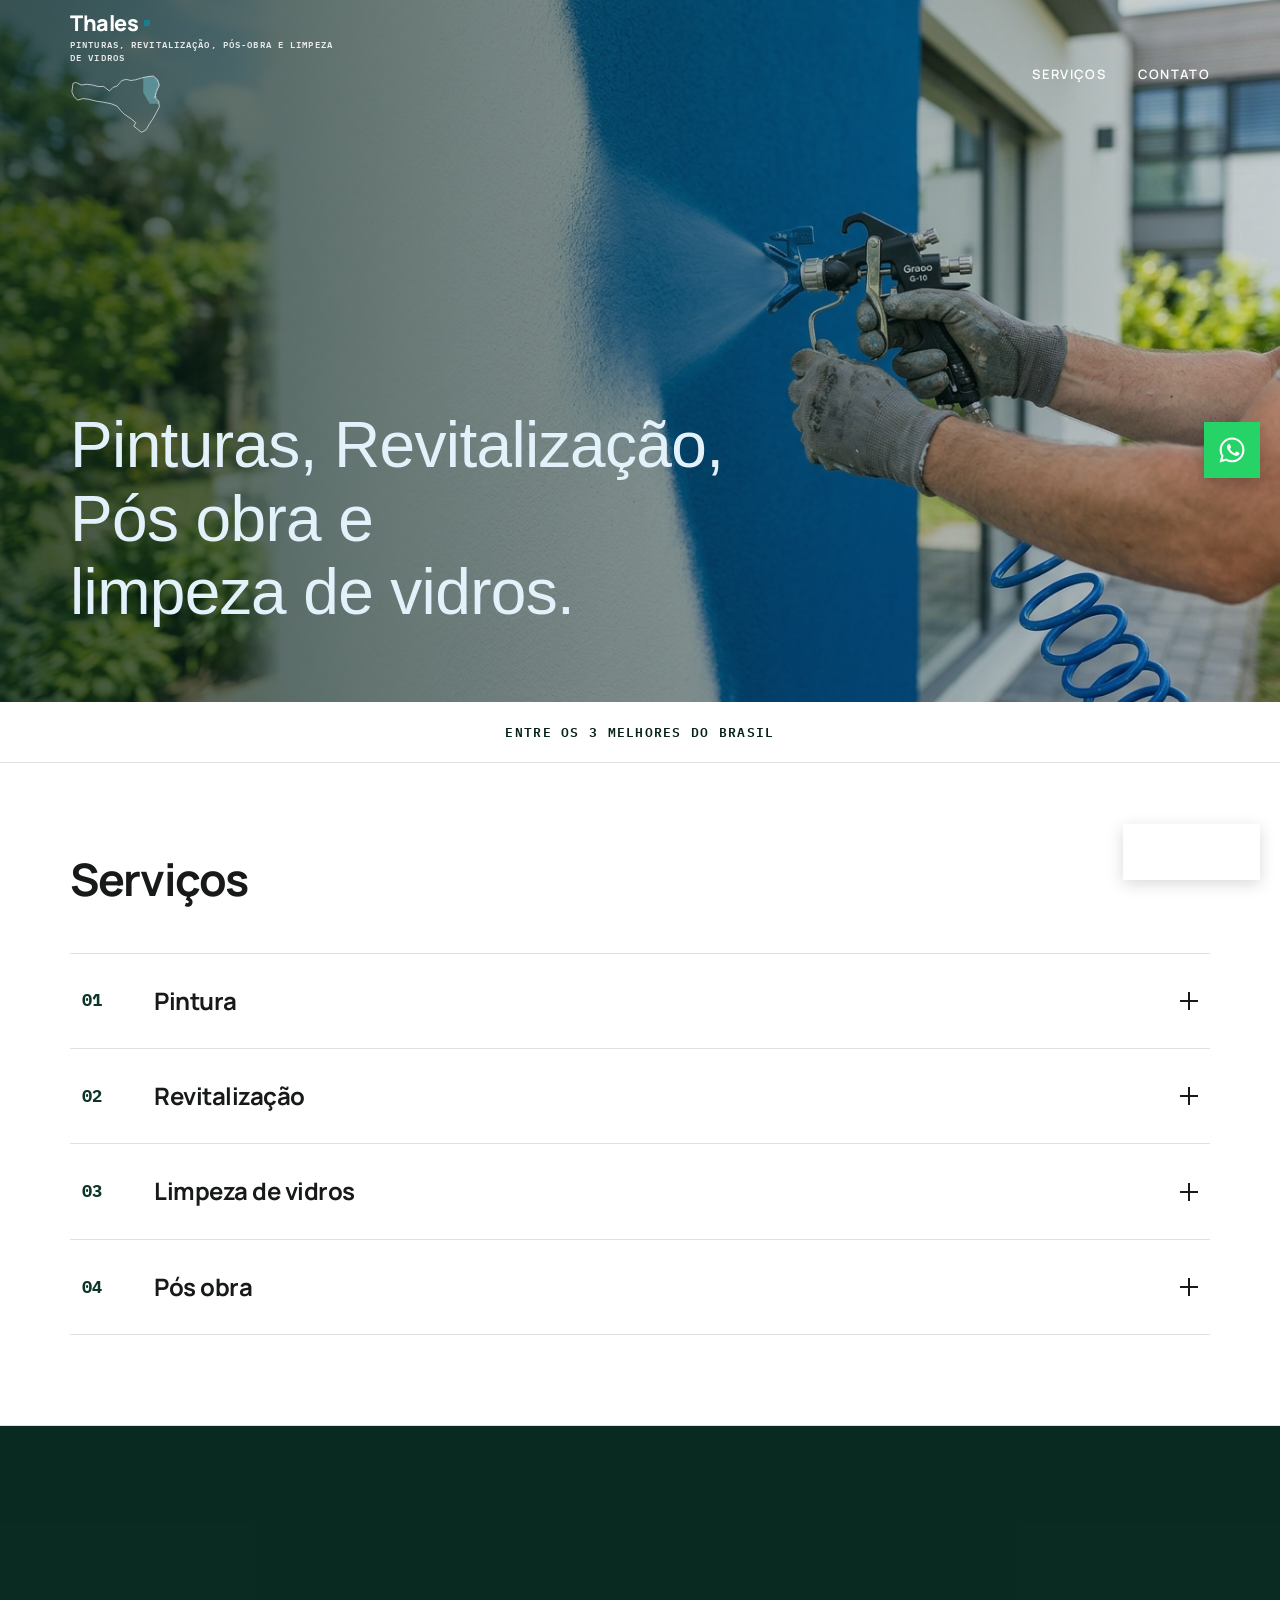
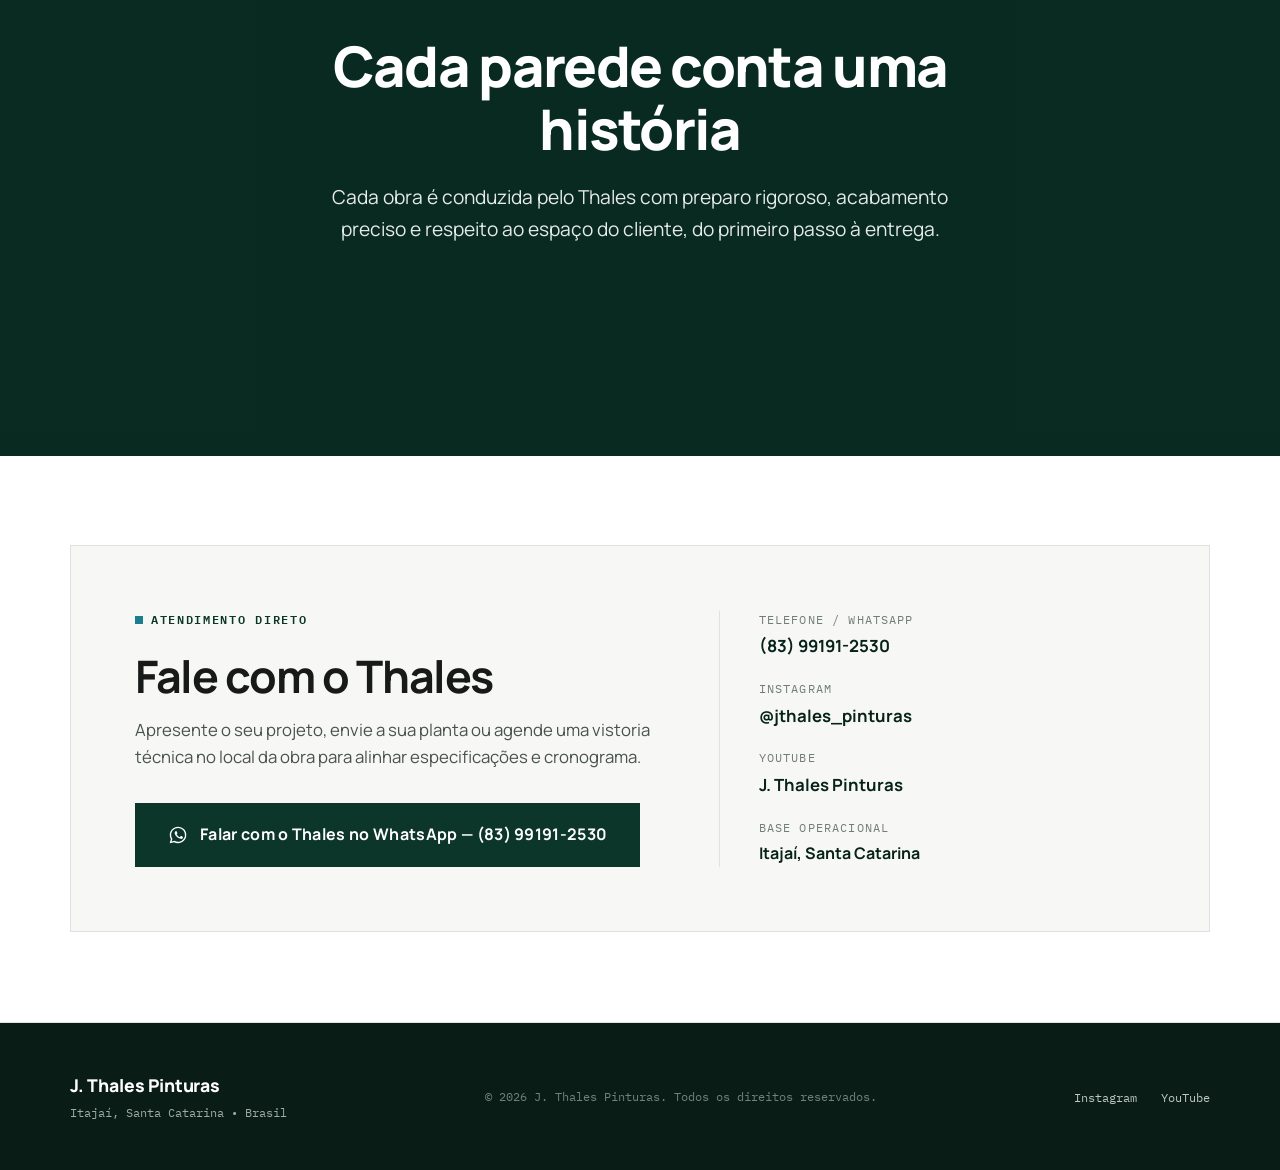
==== commit 04206f21: "ccc" ====
--- a/index.html
+++ b/index.html
@@ -10,6 +10,7 @@
   <meta name="keywords" content="pintor em itajai, pintura residencial itajai, pintura predial itajai, aplicacao de pedras naturais sc, j thales pinturas, pintor praia brava itajai">
   <meta name="robots" content="index, follow">
   <link rel="canonical" href="https://jthalespinturas.com.br/">
+  <link rel="preload" as="image" href="/images/hero-pintura-spray.jpg" fetchpriority="high">
 
   <!-- Open Graph / Meta Compartilhamento -->
   <meta property="og:type" content="website">
@@ -26,6 +27,7 @@
 
   <!-- Estilos Customizados -->
   <link rel="stylesheet" href="css/style.css">
+  <link rel="stylesheet" href="css/cobalto.css">
 
   <!-- Schema.org JSON-LD para SEO Local -->
   <script type="application/ld+json">
@@ -127,7 +129,7 @@
       <!-- Mídia de fundo: vídeo com imagem de fallback -->
       <div class="hero-media">
         <!-- O vídeo será controlado via JS para tratar erros de carregamento e prefers-reduced-motion -->
-        <video id="hero-video" class="hero-video" src="/videos/hero.mp4" autoplay muted playsinline preload="auto" aria-hidden="true" tabindex="-1"></video>
+        <video id="hero-video" class="hero-video" src="/videos/hero.mp4" autoplay muted playsinline preload="metadata" poster="/images/hero-pintura-spray.jpg" aria-hidden="true" tabindex="-1"></video>
         <img src="/images/hero-pintura-spray.jpg" id="hero-fallback-img" alt="Obra de alto padrão com pintura fina e arquitetura contemporânea em Santa Catarina" class="hero-media-img" loading="eager" fetchpriority="high" style="display: none;">
       </div>
 
@@ -391,8 +393,10 @@
   </div>
 
   <!-- Constantes Editáveis e Scripts -->
-  <script src="js/config.js"></script>
-  <script src="js/main.js"></script>
+  <script src="js/config.js" defer></script>
+  <script src="js/main.js" defer></script>
+  <script src="js/cobalto-config.js" defer></script>
+  <script src="js/cobalto.js" defer></script>
 </body>
 </html>
 
--- a/css/cobalto.css
+++ b/css/cobalto.css
@@ -0,0 +1,295 @@
+/* ==========================================================================
+   COBALTO - ASSISTENTE VIRTUAL IA
+   ========================================================================== */
+
+.cobalto-widget {
+  --cobalto-emerald: #0C3629;
+  --cobalto-emerald-dark: #07221A;
+  --cobalto-blue: #0047AB;
+  --cobalto-bg: #FFFFFF;
+  --cobalto-bg-soft: #F7F8F5;
+  --cobalto-text: #171A19;
+  --cobalto-text-muted: #727D78;
+  --cobalto-border: #DFE3DE;
+  --cobalto-user-msg: #EEF1ED;
+  font-family: inherit;
+}
+
+.cobalto-launcher {
+  position: fixed;
+  bottom: calc(1.25rem + env(safe-area-inset-bottom, 0));
+  right: 1.25rem;
+  z-index: 850;
+  display: flex;
+  align-items: center;
+  gap: 0.5rem;
+  background-color: var(--cobalto-emerald);
+  color: #FFFFFF;
+  padding: 1rem;
+  border: none;
+  border-radius: 0;
+  cursor: pointer;
+  box-shadow: 0 4px 15px rgba(0, 0, 0, 0.15);
+  transition: transform 0.2s ease, background-color 0.2s ease;
+}
+
+.cobalto-launcher::after {
+  content: "";
+  position: absolute;
+  top: 0;
+  right: 0;
+  width: 8px;
+  height: 8px;
+  background-color: var(--cobalto-blue);
+}
+
+.cobalto-launcher:hover {
+  transform: translateY(-2px);
+  background-color: var(--cobalto-emerald-dark);
+}
+
+.cobalto-launcher svg {
+  width: 24px;
+  height: 24px;
+  fill: currentColor;
+}
+
+.cobalto-launcher-text {
+  font-weight: 700;
+  font-size: 0.9rem;
+  letter-spacing: 0.05em;
+  text-transform: uppercase;
+}
+
+@media (max-width: 480px) {
+  .cobalto-launcher-text { display: none; }
+}
+
+.cobalto-panel {
+  position: fixed;
+  bottom: calc(5rem + env(safe-area-inset-bottom, 0));
+  right: 1.25rem;
+  width: 380px;
+  height: 560px;
+  background-color: var(--cobalto-bg);
+  border: 1px solid var(--cobalto-border);
+  border-radius: 0;
+  box-shadow: 0 10px 40px rgba(0, 0, 0, 0.15);
+  z-index: 900;
+  display: flex;
+  flex-direction: column;
+  opacity: 0;
+  pointer-events: none;
+  transform: translateY(20px);
+  transition: opacity 0.3s ease, transform 0.3s ease;
+}
+
+.cobalto-panel.cobalto-is-open {
+  opacity: 1;
+  pointer-events: auto;
+  transform: translateY(0);
+}
+
+.cobalto-header {
+  background-color: var(--cobalto-emerald-dark);
+  color: #FFFFFF;
+  padding: 1rem;
+  display: flex;
+  justify-content: space-between;
+  align-items: flex-start;
+  border-bottom: 2px solid var(--cobalto-blue);
+  border-radius: 0;
+}
+
+.cobalto-header-info {
+  display: flex;
+  flex-direction: column;
+}
+
+.cobalto-header-title {
+  font-weight: 800;
+  font-size: 1.1rem;
+  margin: 0;
+}
+
+.cobalto-header-subtitle {
+  font-size: 0.7rem;
+  color: rgba(255,255,255,0.7);
+  margin: 0;
+  text-transform: uppercase;
+}
+
+.cobalto-close {
+  background: none;
+  border: none;
+  color: #FFFFFF;
+  cursor: pointer;
+  padding: 0.25rem;
+  opacity: 0.8;
+  border-radius: 0;
+}
+.cobalto-close:hover { opacity: 1; }
+.cobalto-close svg { width: 20px; height: 20px; fill: currentColor; }
+
+.cobalto-body {
+  flex: 1;
+  overflow-y: auto;
+  padding: 1rem;
+  background-color: var(--cobalto-bg-soft);
+  display: flex;
+  flex-direction: column;
+  gap: 1rem;
+}
+
+.cobalto-body::-webkit-scrollbar { width: 6px; }
+.cobalto-body::-webkit-scrollbar-track { background: transparent; }
+.cobalto-body::-webkit-scrollbar-thumb { background: var(--cobalto-border); }
+
+.cobalto-msg {
+  max-width: 85%;
+  padding: 0.75rem 1rem;
+  font-size: 0.9rem;
+  line-height: 1.5;
+  word-wrap: break-word;
+  border-radius: 0;
+}
+
+.cobalto-msg-bot {
+  align-self: flex-start;
+  background-color: var(--cobalto-bg);
+  color: var(--cobalto-text);
+  border: 1px solid var(--cobalto-border);
+  border-left: 3px solid var(--cobalto-blue);
+}
+
+.cobalto-msg-user {
+  align-self: flex-end;
+  background-color: var(--cobalto-emerald);
+  color: #FFFFFF;
+}
+
+.cobalto-msg strong { font-weight: 700; }
+.cobalto-msg a { color: var(--cobalto-blue); text-decoration: underline; font-weight: 600; }
+.cobalto-msg-user a { color: #FFFFFF; }
+
+.cobalto-typing {
+  display: flex;
+  gap: 4px;
+  padding: 0.5rem;
+  align-items: center;
+}
+.cobalto-dot {
+  width: 6px;
+  height: 6px;
+  background-color: var(--cobalto-text-muted);
+  animation: cobalto-blink 1.4s infinite both;
+  border-radius: 0;
+}
+.cobalto-dot:nth-child(1) { animation-delay: 0s; }
+.cobalto-dot:nth-child(2) { animation-delay: 0.2s; }
+.cobalto-dot:nth-child(3) { animation-delay: 0.4s; }
+
+@keyframes cobalto-blink {
+  0%, 80%, 100% { opacity: 0.2; }
+  40% { opacity: 1; }
+}
+
+.cobalto-disclaimer {
+  font-size: 0.65rem;
+  text-align: center;
+  color: var(--cobalto-text-muted);
+  margin-top: auto;
+  padding-top: 1rem;
+}
+
+.cobalto-suggestions {
+  display: flex;
+  flex-wrap: wrap;
+  gap: 0.5rem;
+  margin-top: 0.5rem;
+}
+.cobalto-chip {
+  background-color: var(--cobalto-bg);
+  border: 1px solid var(--cobalto-border);
+  color: var(--cobalto-emerald);
+  font-size: 0.75rem;
+  padding: 0.4rem 0.75rem;
+  cursor: pointer;
+  transition: background-color 0.2s;
+  text-align: left;
+  border-radius: 0;
+}
+.cobalto-chip:hover {
+  background-color: var(--cobalto-user-msg);
+}
+
+.cobalto-footer {
+  padding: 0.75rem 1rem;
+  background-color: var(--cobalto-bg);
+  border-top: 1px solid var(--cobalto-border);
+  display: flex;
+  flex-direction: column;
+  gap: 0.5rem;
+}
+
+.cobalto-input-row { display: flex; gap: 0.5rem; }
+
+.cobalto-input {
+  flex: 1;
+  border: 1px solid var(--cobalto-border);
+  padding: 0.75rem;
+  font-family: inherit;
+  font-size: 0.9rem;
+  background-color: var(--cobalto-bg-soft);
+  color: var(--cobalto-text);
+  outline: none;
+  resize: none;
+  border-radius: 0;
+}
+.cobalto-input:focus { border-color: var(--cobalto-emerald); }
+.cobalto-input:disabled { background-color: var(--cobalto-border); cursor: not-allowed; }
+
+.cobalto-send {
+  background-color: var(--cobalto-emerald);
+  color: #FFFFFF;
+  border: none;
+  width: 44px;
+  height: 44px;
+  display: flex;
+  align-items: center;
+  justify-content: center;
+  cursor: pointer;
+  transition: background-color 0.2s;
+  border-radius: 0;
+}
+.cobalto-send:hover:not(:disabled) { background-color: var(--cobalto-emerald-dark); }
+.cobalto-send:disabled { opacity: 0.5; cursor: not-allowed; }
+.cobalto-send svg { width: 18px; height: 18px; fill: currentColor; }
+
+.cobalto-footer-link {
+  font-size: 0.7rem;
+  text-align: center;
+  color: var(--cobalto-text-muted);
+}
+.cobalto-footer-link a {
+  color: var(--cobalto-emerald);
+  font-weight: 700;
+}
+
+@media (max-width: 768px) {
+  .cobalto-panel {
+    bottom: 0;
+    right: 0;
+    left: 0;
+    width: 100%;
+    height: 80vh;
+    border-left: none;
+    border-right: none;
+    border-bottom: none;
+  }
+}
+
+@media (prefers-reduced-motion: reduce) {
+  .cobalto-panel, .cobalto-launcher { transition: none; }
+  .cobalto-dot { animation: none; opacity: 1; }
+}
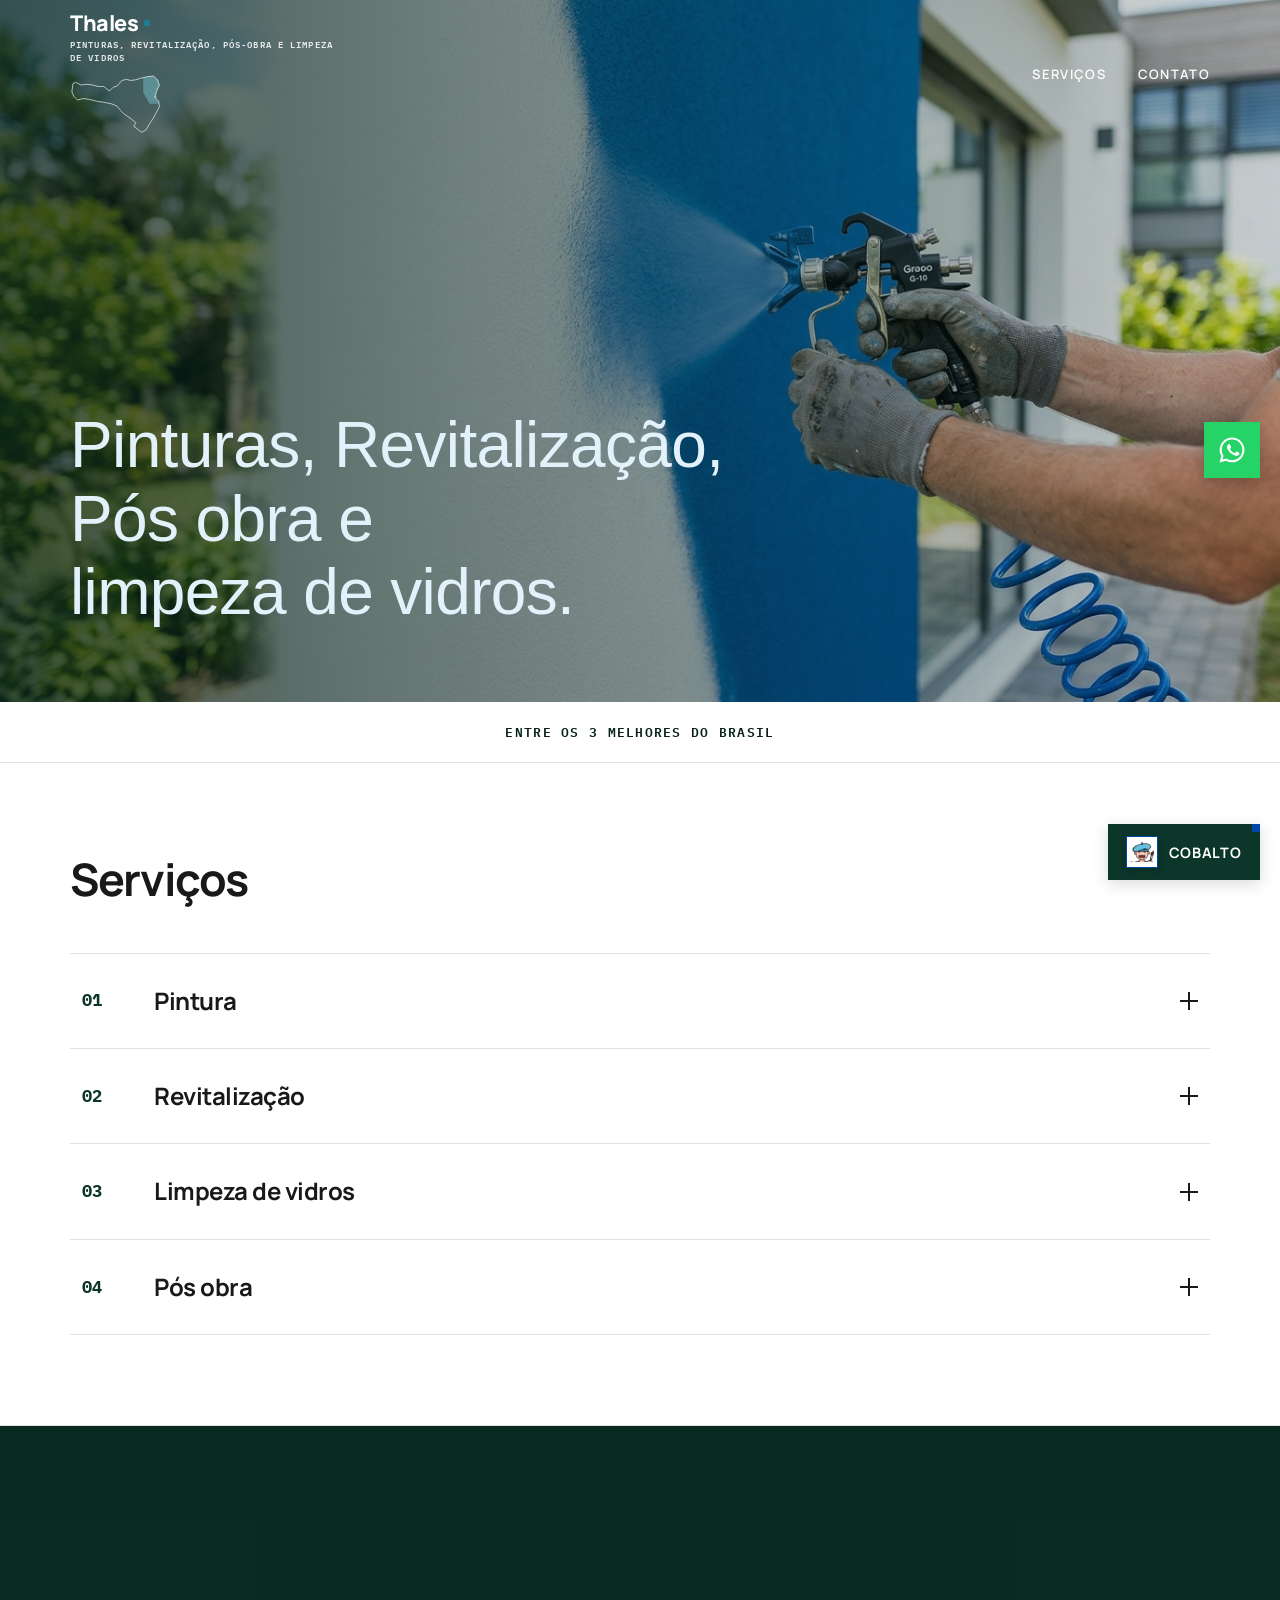
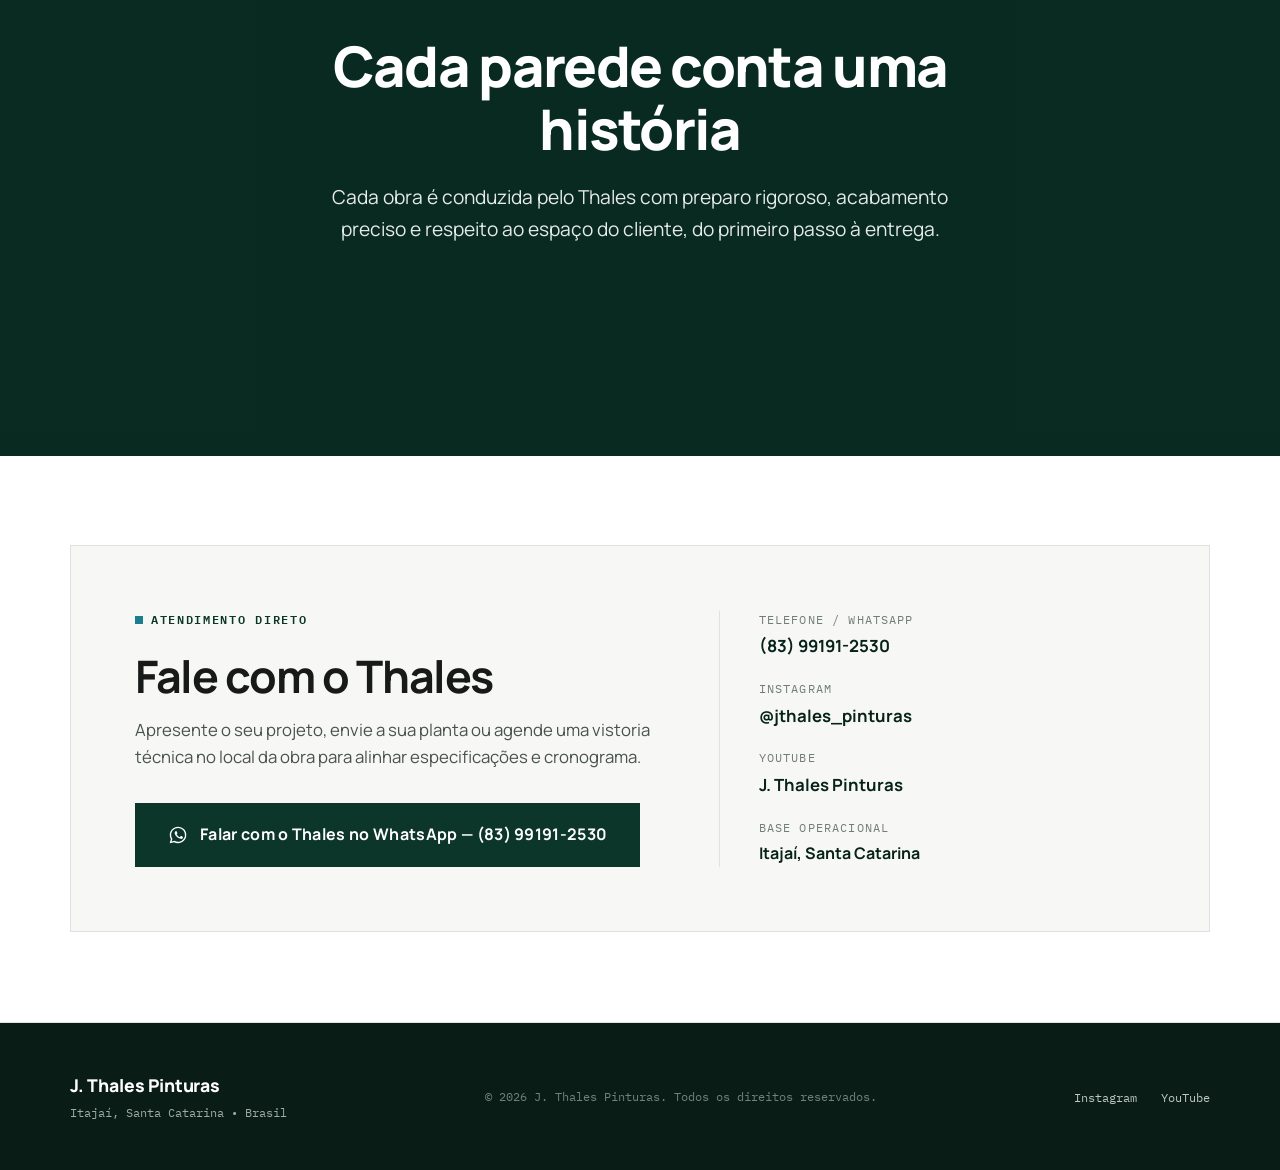
==== commit 25952213: "decimo primeirio dia" ====
--- a/index.html
+++ b/index.html
@@ -178,13 +178,178 @@
                 </h3>
                 <div class="svc-panel" id="svc-panel-1" role="region" aria-labelledby="svc-btn-1">
                   <div class="svc-panel-inner">
-                    <div class="svc-panel-content">
+                    <div class="svc-panel-content svc-panel-with-subsections">
                       <p class="svc-desc">Acabamento preciso em residências, prédios e comércios.</p>
-                      <div class="svc-photo-grid">
-                        <img src="/images/obra-1.jpg" alt="Interior residencial com pintura de acabamento impecável" class="svc-photo" loading="lazy">
-                        <img src="/images/media_1791332490276.jpg" alt="Pintura externa em tom azul" class="svc-photo" loading="lazy">
-                        <img src="/images/media_1791332497373.jpg" alt="Pintura texturizada em área interna com escada" class="svc-photo" loading="lazy">
-                        <img src="/images/media_1791332499185.jpg" alt="Pintura interna moderna em dois tons" class="svc-photo" loading="lazy">
+
+                      <div class="svc-sub-list">
+
+                        <!-- 01.1 Pintura externa -->
+                        <div class="svc-sub-item is-open" id="svc-sub-1-1">
+                          <h4 class="svc-sub-heading">
+                            <button type="button" class="svc-sub-trigger" id="svc-sub-btn-1" aria-expanded="true" aria-controls="svc-sub-panel-1">
+                              <span class="svc-sub-number">01.1</span>
+                              <span class="svc-sub-title">Pintura externa</span>
+                              <span class="svc-sub-icon" aria-hidden="true"></span>
+                            </button>
+                          </h4>
+                          <div class="svc-sub-panel" id="svc-sub-panel-1" role="region" aria-labelledby="svc-sub-btn-1">
+                            <div class="svc-sub-panel-inner">
+                              <div class="svc-sub-content">
+                                <div class="compare-wrapper" id="grid-pintura-externa">
+
+                                  <!-- Obra 01: Parede e Fachada Lateral -->
+                                  <div class="compare-project">
+                                    <div class="compare-project-header">
+                                      <span class="compare-project-title">Restauração de Parede & Fachada</span>
+                                    </div>
+                                    <div class="compare-grid">
+                                      <!-- ANTES 1 -->
+                                      <div class="compare-card">
+                                        <div class="compare-badge compare-badge-before">Antes</div>
+                                        <img src="/images/pintura-externa-antes.jpg" alt="Antes da pintura externa: parede com reboco danificado e umidade" class="svc-photo compare-photo" loading="lazy">
+                                        <div class="compare-info">
+                                          <span class="compare-state">Antes da Obra</span>
+                                          <p class="compare-note">Fissuras, umidade e reboco exposto</p>
+                                        </div>
+                                      </div>
+
+                                      <!-- DEPOIS 1 -->
+                                      <div class="compare-card">
+                                        <div class="compare-badge compare-badge-after">Depois</div>
+                                        <img src="/images/pintura-externa-depois.jpg" alt="Depois da pintura externa: acabamento refinado e pintura uniforme" class="svc-photo compare-photo" loading="lazy">
+                                        <div class="compare-info">
+                                          <span class="compare-state">Resultado Final</span>
+                                          <p class="compare-note">Superfície tratada e acabamento impecável</p>
+                                        </div>
+                                      </div>
+                                    </div>
+                                  </div>
+
+                                  <!-- Obra 02: Área Coberta e Garagem -->
+                                  <div class="compare-project">
+                                    <div class="compare-project-header">
+                                      <span class="compare-project-title">Pintura de Garagem & Área Coberta</span>
+                                    </div>
+                                    <div class="compare-grid">
+                                      <!-- ANTES 2 -->
+                                      <div class="compare-card">
+                                        <div class="compare-badge compare-badge-before">Antes</div>
+                                        <img src="/images/pintura-externa-antes-2.jpg" alt="Antes da pintura externa: garagem e área externa com paredes sem acabamento" class="svc-photo compare-photo" loading="lazy">
+                                        <div class="compare-info">
+                                          <span class="compare-state">Antes da Obra</span>
+                                          <p class="compare-note">Alvenaria crua e preparação de piso</p>
+                                        </div>
+                                      </div>
+
+                                      <!-- DEPOIS 2 -->
+                                      <div class="compare-card">
+                                        <div class="compare-badge compare-badge-after">Depois</div>
+                                        <img src="/images/pintura-externa-depois-2.jpg" alt="Depois da pintura externa: garagem com paredes cinza e acabamento contemporâneo" class="svc-photo compare-photo" loading="lazy">
+                                        <div class="compare-info">
+                                          <span class="compare-state">Resultado Final</span>
+                                          <p class="compare-note">Pintura em tom cinza contemporâneo e entrega limpa</p>
+                                        </div>
+                                      </div>
+                                    </div>
+                                  </div>
+
+                                </div>
+                              </div>
+                            </div>
+                          </div>
+                        </div>
+
+                        <!-- 01.2 Pintura interna -->
+                        <div class="svc-sub-item" id="svc-sub-1-2">
+                          <h4 class="svc-sub-heading">
+                            <button type="button" class="svc-sub-trigger" id="svc-sub-btn-2" aria-expanded="false" aria-controls="svc-sub-panel-2">
+                              <span class="svc-sub-number">01.2</span>
+                              <span class="svc-sub-title">Pintura interna</span>
+                              <span class="svc-sub-icon" aria-hidden="true"></span>
+                            </button>
+                          </h4>
+                          <div class="svc-sub-panel" id="svc-sub-panel-2" role="region" aria-labelledby="svc-sub-btn-2">
+                            <div class="svc-sub-panel-inner">
+                              <div class="svc-sub-content">
+                                <div class="compare-wrapper" id="grid-pintura-interna">
+
+                                  <!-- Obra 01: Pintura Geométrica Decorativa / Mosaico -->
+                                  <div class="compare-project">
+                                    <div class="compare-project-header">
+                                      <span class="compare-project-title">Pintura Geométrica & Efeito Mosaico</span>
+                                    </div>
+                                    <div class="compare-grid">
+
+                                      <!-- ANTES -->
+                                      <div class="compare-card">
+                                        <div class="compare-badge compare-badge-before">Antes</div>
+                                        <img src="/images/pintura-interna-antes.jpg" alt="Antes da pintura interna: marcação geométrica e fitamento milimétrico na parede" class="svc-photo compare-photo" loading="lazy">
+                                        <div class="compare-info">
+                                          <span class="compare-state">Preparação Técnica</span>
+                                          <p class="compare-note">Marcação geométrica e fitamento milimétrico</p>
+                                        </div>
+                                      </div>
+
+                                      <!-- DEPOIS -->
+                                      <div class="compare-card">
+                                        <div class="compare-badge compare-badge-after">Depois</div>
+                                        <img src="/images/pintura-interna-depois.jpg" alt="Depois da pintura interna: mosaico geométrico finalizado em tons modernos de azul e cinza" class="svc-photo compare-photo" loading="lazy">
+                                        <div class="compare-info">
+                                          <span class="compare-state">Resultado Final</span>
+                                          <p class="compare-note">Pintura em mosaico com linhas perfeitas e tons modernos</p>
+                                        </div>
+                                      </div>
+
+                                    </div>
+                                  </div>
+
+                                  <!-- Obra 02: Restauração & Pintura Texturizada em Escada -->
+                                  <div class="compare-project">
+                                    <div class="compare-project-header">
+                                      <span class="compare-project-title">Restauração & Pintura Texturizada em Escada</span>
+                                    </div>
+                                    <div class="compare-grid">
+
+                                      <!-- ANTES -->
+                                      <div class="compare-card">
+                                        <div class="compare-badge compare-badge-before">Antes</div>
+                                        <img src="/images/pintura-interna-textura-antes.jpg" alt="Antes da pintura interna: parede com reboco danificado, infiltrações e descascamento" class="svc-photo compare-photo" loading="lazy">
+                                        <div class="compare-info">
+                                          <span class="compare-state">Antes da Obra</span>
+                                          <p class="compare-note">Desagregação do reboco e infiltrações na parede</p>
+                                        </div>
+                                      </div>
+
+                                      <!-- DEPOIS -->
+                                      <div class="compare-card">
+                                        <div class="compare-badge compare-badge-after">Depois</div>
+                                        <img src="/images/pintura-interna-textura-depois.jpg" alt="Depois da pintura interna: acabamento em textura projetada elegante e uniforme" class="svc-photo compare-photo" loading="lazy">
+                                        <div class="compare-info">
+                                          <span class="compare-state">Resultado Final</span>
+                                          <p class="compare-note">Textura projetada uniforme de alto padrão e parede restaurada</p>
+                                        </div>
+                                      </div>
+
+                                    </div>
+                                  </div>
+
+                                  <!-- Fotos Avulsas / Galeria -->
+                                  <div class="svc-gallery-block">
+                                    <div class="compare-project-header">
+                                      <span class="compare-project-title">Pintura Bicolor & Meia Parede</span>
+                                    </div>
+                                    <div class="svc-gallery-grid">
+                                      <img src="/images/pintura-interna-bicolor-1.jpg" alt="Pintura interna moderna em dois tons com sanca iluminada no teto" class="svc-photo gallery-photo" loading="lazy">
+                                      <img src="/images/pintura-interna-bicolor-2.jpg" alt="Continuidade da pintura bicolor na porta e paredes com acabamento perfeito" class="svc-photo gallery-photo" loading="lazy">
+                                    </div>
+                                  </div>
+
+                                </div>
+                              </div>
+                            </div>
+                          </div>
+                        </div>
+
                       </div>
                     </div>
                   </div>
@@ -202,13 +367,69 @@
                 </h3>
                 <div class="svc-panel" id="svc-panel-2" role="region" aria-labelledby="svc-btn-2">
                   <div class="svc-panel-inner">
-                    <div class="svc-panel-content">
-                      <p class="svc-desc">Recuperação e renovação de fachadas e superfícies.</p>
-                      <div class="svc-photo-grid">
-                        <img src="/images/media_1791333021884.jpg" alt="Revitalização de portão metálico preto" class="svc-photo" loading="lazy">
-                        <img src="/images/media_1791333032887.jpg" alt="Revitalização de muro e portão branco" class="svc-photo" loading="lazy">
-                        <img src="/images/media_1791333037190.jpg" alt="Revitalização de fachada residencial cinza moderna" class="svc-photo" loading="lazy">
+                    <div class="svc-panel-content svc-panel-with-subsections">
+                      <p class="svc-desc">Recuperação e renovação de fachadas, pisos e superfícies desgastadas pelo tempo.</p>
+
+                      <div class="compare-wrapper" id="grid-revitalizacao">
+
+                        <!-- Obra 01: Pátio e Piso Externo -->
+                        <div class="compare-project">
+                          <div class="compare-project-header">
+                            <span class="compare-project-title">Revitalização de Área Externa & Piso</span>
+                          </div>
+                          <div class="compare-grid">
+                            <!-- ANTES -->
+                            <div class="compare-card">
+                              <div class="compare-badge compare-badge-before">Antes</div>
+                              <img src="/images/revitalizacao-area-externa-antes.jpg" alt="Antes da revitalização: piso externo desgastado e alvenaria sem acabamento" class="svc-photo compare-photo" loading="lazy">
+                              <div class="compare-info">
+                                <span class="compare-state">Antes da Revitalização</span>
+                                <p class="compare-note">Piso manchado, lodo e desgaste severo pelo tempo</p>
+                              </div>
+                            </div>
+
+                            <!-- DEPOIS -->
+                            <div class="compare-card">
+                              <div class="compare-badge compare-badge-after">Depois</div>
+                              <img src="/images/revitalizacao-area-externa-depois.jpg" alt="Depois da revitalização: piso revitalizado em tom cinza moderno e paredes brancas limpas" class="svc-photo compare-photo" loading="lazy">
+                              <div class="compare-info">
+                                <span class="compare-state">Resultado Final</span>
+                                <p class="compare-note">Piso renovado com acabamento cinza e paredes alinhadas</p>
+                              </div>
+                            </div>
+                          </div>
+                        </div>
+
+                        <!-- Obra 02: Portão Metálico -->
+                        <div class="compare-project">
+                          <div class="compare-project-header">
+                            <span class="compare-project-title">Restauração & Pintura de Portão Metálico</span>
+                          </div>
+                          <div class="compare-grid">
+                            <!-- ANTES -->
+                            <div class="compare-card">
+                              <div class="compare-badge compare-badge-before">Antes</div>
+                              <img src="/images/revitalizacao-portao-antes.jpg" alt="Antes da restauração: portão metálico branco com ferrugem e oxidação aparente" class="svc-photo compare-photo" loading="lazy">
+                              <div class="compare-info">
+                                <span class="compare-state">Antes da Restauração</span>
+                                <p class="compare-note">Ferrugem aparente, oxidação e acabamento danificado</p>
+                              </div>
+                            </div>
+
+                            <!-- DEPOIS -->
+                            <div class="compare-card">
+                              <div class="compare-badge compare-badge-after">Depois</div>
+                              <img src="/images/revitalizacao-portao-depois.jpg" alt="Depois da revitalização: portão em acabamento preto acetinado de alta resistência" class="svc-photo compare-photo" loading="lazy">
+                              <div class="compare-info">
+                                <span class="compare-state">Resultado Final</span>
+                                <p class="compare-note">Tratamento antiferrugem e acabamento preto acetinado</p>
+                              </div>
+                            </div>
+                          </div>
+                        </div>
+
                       </div>
+
                     </div>
                   </div>
                 </div>
--- a/css/style.css
+++ b/css/style.css
@@ -940,7 +940,7 @@
   display: grid;
   grid-template-columns: 1fr 1.4fr;
   gap: clamp(1.25rem, 3vw, 2.5rem);
-  align-items: center;
+  align-items: start;
   padding: 0.25rem 0.75rem clamp(1.5rem, 3vw, 2.25rem) calc(64px + 1.25rem);
   opacity: 0;
   transform: translateY(-8px);
@@ -1480,6 +1480,319 @@
    GRID DE FOTOS E LIGHTBOX
    ========================================================================== */
 
+/* Painel com subseções (layout vertical fluido) */
+.svc-panel-content.svc-panel-with-subsections {
+  display: flex;
+  flex-direction: column;
+  gap: 1.25rem;
+  align-items: stretch;
+}
+
+/* Lista de sub-serviços interativa (sub-acordeão) */
+.svc-sub-list {
+  display: flex;
+  flex-direction: column;
+  border-top: 1px solid var(--border-light);
+  width: 100%;
+  margin-top: 0.5rem;
+}
+
+.svc-sub-item {
+  border-bottom: 1px solid var(--border-light);
+  background-color: var(--bg-surface);
+  transition: background-color var(--transition-fast);
+}
+
+.svc-sub-item:hover {
+  background-color: rgba(12, 54, 41, 0.02);
+}
+
+.svc-sub-heading {
+  margin: 0;
+  font-size: inherit;
+  font-weight: inherit;
+}
+
+.svc-sub-trigger {
+  width: 100%;
+  display: grid;
+  grid-template-columns: 48px 1fr auto;
+  align-items: center;
+  gap: 1rem;
+  padding: 1.1rem 0.75rem;
+  background: none;
+  border: 0;
+  text-align: left;
+  font: inherit;
+  color: inherit;
+  cursor: pointer;
+  transition: background-color var(--transition-fast);
+}
+
+.svc-sub-trigger:focus-visible {
+  outline: 2px solid var(--color-emerald);
+  outline-offset: -2px;
+}
+
+.svc-sub-number {
+  font-family: var(--font-mono);
+  font-size: 0.95rem;
+  font-weight: 700;
+  color: var(--color-emerald);
+  letter-spacing: -0.02em;
+}
+
+.svc-sub-title {
+  font-family: var(--font-sans);
+  font-size: clamp(1.05rem, 1.5vw, 1.25rem);
+  font-weight: 700;
+  letter-spacing: -0.01em;
+  color: var(--text-primary);
+  transition: transform var(--transition-fast), color var(--transition-fast);
+}
+
+.svc-sub-trigger:hover .svc-sub-title {
+  transform: translateX(4px);
+  color: var(--color-emerald);
+}
+
+/* Ícone + que vira − para subseções */
+.svc-sub-icon {
+  position: relative;
+  width: 15px;
+  height: 15px;
+}
+
+.svc-sub-icon::before,
+.svc-sub-icon::after {
+  content: "";
+  position: absolute;
+  top: 50%;
+  left: 50%;
+  width: 100%;
+  height: 2px;
+  background-color: var(--text-primary);
+  transform: translate(-50%, -50%);
+  transition: transform 0.3s ease;
+}
+
+.svc-sub-icon::after {
+  transform: translate(-50%, -50%) rotate(90deg);
+}
+
+.svc-sub-item.is-open .svc-sub-icon::after {
+  transform: translate(-50%, -50%) rotate(0deg);
+}
+
+/* Painel expansível das subseções */
+.svc-sub-panel {
+  display: grid;
+  grid-template-rows: 0fr;
+  transition: grid-template-rows 0.35s ease;
+}
+
+.svc-sub-item.is-open .svc-sub-panel {
+  grid-template-rows: 1fr;
+}
+
+.svc-sub-panel-inner {
+  overflow: hidden;
+  min-height: 0;
+}
+
+.svc-sub-content {
+  padding: 0.25rem 0.75rem 1.5rem calc(48px + 1rem);
+}
+
+.svc-sub-content .svc-photo-grid {
+  margin-top: 0;
+}
+
+@media (max-width: 768px) {
+  .svc-sub-trigger {
+    grid-template-columns: 38px 1fr auto;
+    padding: 0.95rem 0.5rem;
+    gap: 0.75rem;
+  }
+  .svc-sub-content {
+    padding-left: 0.5rem;
+    padding-right: 0.5rem;
+  }
+}
+
+/* ==========================================================================
+   COMPARATIVO ANTES E DEPOIS LADO A LADO
+   ========================================================================== */
+.compare-wrapper {
+  display: flex;
+  flex-direction: column;
+  gap: 2rem;
+  width: 100%;
+}
+
+.compare-project {
+  display: flex;
+  flex-direction: column;
+  gap: 0.85rem;
+}
+
+.compare-project-header {
+  display: flex;
+  align-items: center;
+  padding-bottom: 0.25rem;
+}
+
+.compare-project-title {
+  font-family: var(--font-sans);
+  font-size: 0.95rem;
+  font-weight: 700;
+  letter-spacing: 0.02em;
+  color: var(--text-primary);
+  display: inline-flex;
+  align-items: center;
+  gap: 0.5rem;
+}
+
+.compare-project-title::before {
+  content: "";
+  display: inline-block;
+  width: 8px;
+  height: 8px;
+  background-color: var(--color-emerald);
+}
+
+.compare-grid {
+  display: grid;
+  grid-template-columns: repeat(2, 1fr);
+  gap: clamp(0.75rem, 2vw, 1.5rem);
+}
+
+.compare-card {
+  position: relative;
+  display: flex;
+  flex-direction: column;
+  background-color: var(--bg-surface);
+  border: 1px solid var(--border-light);
+  overflow: hidden;
+  transition: transform var(--transition-fast), box-shadow var(--transition-fast), border-color var(--transition-fast);
+}
+
+.compare-card:hover {
+  border-color: var(--color-emerald);
+  box-shadow: 0 10px 24px rgba(12, 54, 41, 0.08);
+}
+
+.compare-badge {
+  position: absolute;
+  top: 0.75rem;
+  left: 0.75rem;
+  z-index: 2;
+  font-family: var(--font-mono);
+  font-size: 0.75rem;
+  font-weight: 700;
+  text-transform: uppercase;
+  letter-spacing: 0.08em;
+  padding: 0.35rem 0.75rem;
+  pointer-events: none;
+}
+
+.compare-badge-before {
+  background-color: rgba(23, 26, 25, 0.88);
+  color: #FFFFFF;
+  border-left: 2px solid #896F5A;
+}
+
+.compare-badge-after {
+  background-color: var(--color-emerald);
+  color: #FFFFFF;
+  border-left: 2px solid #1C7D8D;
+}
+
+.compare-photo {
+  width: 100%;
+  aspect-ratio: 4 / 5;
+  height: auto;
+  max-height: 480px;
+  object-fit: cover;
+  display: block;
+  cursor: zoom-in;
+  transition: transform var(--transition-fast);
+}
+
+.compare-card:hover .compare-photo {
+  transform: scale(1.02);
+}
+
+.compare-info {
+  padding: 0.85rem 1rem;
+  border-top: 1px solid var(--border-light);
+  background-color: var(--bg-surface);
+  display: flex;
+  flex-direction: column;
+  gap: 0.25rem;
+}
+
+.compare-state {
+  font-family: var(--font-mono);
+  font-size: 0.78rem;
+  font-weight: 700;
+  text-transform: uppercase;
+  letter-spacing: 0.06em;
+  color: var(--color-emerald);
+}
+
+.compare-note {
+  font-size: 0.88rem;
+  color: var(--text-secondary);
+  line-height: 1.4;
+  margin: 0;
+}
+
+@media (max-width: 540px) {
+  .compare-info {
+    padding: 0.65rem 0.75rem;
+  }
+  .compare-state {
+    font-size: 0.72rem;
+  }
+  .compare-note {
+    font-size: 0.8rem;
+  }
+}
+
+/* ==========================================================================
+   GALERIA DE FOTOS AVULSAS
+   ========================================================================== */
+.svc-gallery-block {
+  display: flex;
+  flex-direction: column;
+  gap: 0.85rem;
+}
+
+.svc-gallery-grid {
+  display: grid;
+  grid-template-columns: repeat(2, 1fr);
+  gap: clamp(0.75rem, 2vw, 1.5rem);
+}
+
+.gallery-photo {
+  width: 100%;
+  aspect-ratio: 4 / 5;
+  height: auto;
+  max-height: 480px;
+  object-fit: cover;
+  border: 1px solid var(--border-light);
+  background-color: var(--bg-surface);
+  cursor: zoom-in;
+  transition: transform var(--transition-fast), box-shadow var(--transition-fast), border-color var(--transition-fast);
+}
+
+.gallery-photo:hover {
+  transform: scale(1.02);
+  border-color: var(--color-emerald);
+  box-shadow: 0 10px 24px rgba(12, 54, 41, 0.08);
+}
+
 .svc-photo-grid {
   display: grid;
   grid-template-columns: repeat(2, 1fr);
--- a/css/cobalto.css
+++ b/css/cobalto.css
@@ -2,7 +2,10 @@
    COBALTO - ASSISTENTE VIRTUAL IA
    ========================================================================== */
 
-.cobalto-widget {
+:root,
+.cobalto-widget,
+.cobalto-panel,
+.cobalto-launcher {
   --cobalto-emerald: #0C3629;
   --cobalto-emerald-dark: #07221A;
   --cobalto-blue: #0047AB;
@@ -22,15 +25,16 @@
   z-index: 850;
   display: flex;
   align-items: center;
-  gap: 0.5rem;
-  background-color: var(--cobalto-emerald);
+  gap: 0.65rem;
+  background-color: #0C3629;
+  background-color: var(--cobalto-emerald, #0C3629);
   color: #FFFFFF;
-  padding: 1rem;
+  padding: 0.75rem 1.15rem;
   border: none;
   border-radius: 0;
   cursor: pointer;
   box-shadow: 0 4px 15px rgba(0, 0, 0, 0.15);
-  transition: transform 0.2s ease, background-color 0.2s ease;
+  transition: transform 0.2s ease, background-color 0.2s ease, box-shadow 0.2s ease;
 }
 
 .cobalto-launcher::after {
@@ -40,18 +44,37 @@
   right: 0;
   width: 8px;
   height: 8px;
-  background-color: var(--cobalto-blue);
+  background-color: #0047AB;
+  background-color: var(--cobalto-blue, #0047AB);
 }
 
 .cobalto-launcher:hover {
   transform: translateY(-2px);
-  background-color: var(--cobalto-emerald-dark);
-}
-
-.cobalto-launcher svg {
-  width: 24px;
-  height: 24px;
-  fill: currentColor;
+  background-color: #07221A;
+  background-color: var(--cobalto-emerald-dark, #07221A);
+  box-shadow: 0 6px 20px rgba(0, 0, 0, 0.25);
+}
+
+.cobalto-launcher-avatar-frame {
+  width: 32px;
+  height: 32px;
+  border-radius: 50%;
+  background-color: #FFFFFF;
+  border: 1.5px solid #0047AB;
+  border-color: var(--cobalto-blue, #0047AB);
+  display: flex;
+  align-items: center;
+  justify-content: center;
+  overflow: hidden;
+  flex-shrink: 0;
+  box-shadow: 0 2px 6px rgba(0, 0, 0, 0.2);
+}
+
+.cobalto-launcher-avatar {
+  width: 88%;
+  height: 88%;
+  object-fit: contain;
+  display: block;
 }
 
 .cobalto-launcher-text {
@@ -71,17 +94,21 @@
   right: 1.25rem;
   width: 380px;
   height: 560px;
-  background-color: var(--cobalto-bg);
-  border: 1px solid var(--cobalto-border);
-  border-radius: 0;
-  box-shadow: 0 10px 40px rgba(0, 0, 0, 0.15);
-  z-index: 900;
+  max-height: calc(100vh - 6rem);
+  background-color: #FFFFFF !important;
+  background: #FFFFFF !important;
+  border: 1px solid #DFE3DE;
+  border-color: var(--cobalto-border, #DFE3DE);
+  border-radius: 0;
+  box-shadow: 0 12px 48px rgba(0, 0, 0, 0.25);
+  z-index: 10001; /* Fica acima do WhatsApp e elementos fixos da tela */
   display: flex;
   flex-direction: column;
   opacity: 0;
   pointer-events: none;
   transform: translateY(20px);
   transition: opacity 0.3s ease, transform 0.3s ease;
+  overflow: hidden;
 }
 
 .cobalto-panel.cobalto-is-open {
@@ -93,12 +120,52 @@
 .cobalto-header {
   background-color: var(--cobalto-emerald-dark);
   color: #FFFFFF;
-  padding: 1rem;
+  padding: 0.85rem 1rem;
   display: flex;
   justify-content: space-between;
-  align-items: flex-start;
+  align-items: center;
   border-bottom: 2px solid var(--cobalto-blue);
   border-radius: 0;
+}
+
+.cobalto-header-brand {
+  display: flex;
+  align-items: center;
+  gap: 0.75rem;
+}
+
+.cobalto-header-avatar-frame {
+  position: relative;
+  width: 44px;
+  height: 44px;
+  border-radius: 50%;
+  background-color: #FFFFFF;
+  border: 2px solid var(--cobalto-blue);
+  display: flex;
+  align-items: center;
+  justify-content: center;
+  flex-shrink: 0;
+  box-shadow: 0 2px 8px rgba(0, 0, 0, 0.25);
+}
+
+.cobalto-header-avatar {
+  width: 88%;
+  height: 88%;
+  object-fit: contain;
+  border-radius: 50%;
+  display: block;
+}
+
+.cobalto-online-status {
+  position: absolute;
+  bottom: -1px;
+  right: -1px;
+  width: 12px;
+  height: 12px;
+  background-color: #10B981;
+  border: 2px solid var(--cobalto-emerald-dark);
+  border-radius: 50%;
+  box-shadow: 0 0 0 1px rgba(0, 0, 0, 0.1);
 }
 
 .cobalto-header-info {
@@ -135,7 +202,8 @@
   flex: 1;
   overflow-y: auto;
   padding: 1rem;
-  background-color: var(--cobalto-bg-soft);
+  background-color: #FFFFFF !important;
+  background: #FFFFFF !important;
   display: flex;
   flex-direction: column;
   gap: 1rem;
@@ -143,7 +211,41 @@
 
 .cobalto-body::-webkit-scrollbar { width: 6px; }
 .cobalto-body::-webkit-scrollbar-track { background: transparent; }
-.cobalto-body::-webkit-scrollbar-thumb { background: var(--cobalto-border); }
+.cobalto-body::-webkit-scrollbar-thumb { background: #DFE3DE; }
+
+.cobalto-msg-row {
+  display: flex;
+  align-items: flex-end;
+  gap: 0.5rem;
+  max-width: 90%;
+  align-self: flex-start;
+}
+
+.cobalto-msg-avatar-frame {
+  width: 28px;
+  height: 28px;
+  border-radius: 50%;
+  background-color: #FFFFFF;
+  border: 1px solid #DFE3DE;
+  display: flex;
+  align-items: center;
+  justify-content: center;
+  overflow: hidden;
+  flex-shrink: 0;
+  margin-bottom: 2px;
+  box-shadow: 0 1px 3px rgba(0, 0, 0, 0.08);
+}
+
+.cobalto-msg-avatar {
+  width: 88%;
+  height: 88%;
+  object-fit: contain;
+  display: block;
+}
+
+.cobalto-msg-row .cobalto-msg-bot {
+  max-width: 100%;
+}
 
 .cobalto-msg {
   max-width: 85%;
@@ -156,20 +258,22 @@
 
 .cobalto-msg-bot {
   align-self: flex-start;
-  background-color: var(--cobalto-bg);
-  color: var(--cobalto-text);
-  border: 1px solid var(--cobalto-border);
-  border-left: 3px solid var(--cobalto-blue);
+  background-color: #F4F6F4 !important;
+  background: #F4F6F4 !important;
+  color: #171A19 !important;
+  border: 1px solid #DFE3DE;
+  border-left: 3px solid #0047AB !important;
 }
 
 .cobalto-msg-user {
   align-self: flex-end;
-  background-color: var(--cobalto-emerald);
-  color: #FFFFFF;
+  background-color: #0C3629 !important;
+  background: #0C3629 !important;
+  color: #FFFFFF !important;
 }
 
 .cobalto-msg strong { font-weight: 700; }
-.cobalto-msg a { color: var(--cobalto-blue); text-decoration: underline; font-weight: 600; }
+.cobalto-msg a { color: #0047AB; text-decoration: underline; font-weight: 600; }
 .cobalto-msg-user a { color: #FFFFFF; }
 
 .cobalto-typing {
@@ -181,7 +285,7 @@
 .cobalto-dot {
   width: 6px;
   height: 6px;
-  background-color: var(--cobalto-text-muted);
+  background-color: #727D78;
   animation: cobalto-blink 1.4s infinite both;
   border-radius: 0;
 }
@@ -197,7 +301,7 @@
 .cobalto-disclaimer {
   font-size: 0.65rem;
   text-align: center;
-  color: var(--cobalto-text-muted);
+  color: #727D78;
   margin-top: auto;
   padding-top: 1rem;
 }
@@ -209,48 +313,51 @@
   margin-top: 0.5rem;
 }
 .cobalto-chip {
-  background-color: var(--cobalto-bg);
-  border: 1px solid var(--cobalto-border);
-  color: var(--cobalto-emerald);
+  background-color: #FFFFFF !important;
+  border: 1px solid #DFE3DE;
+  color: #0C3629 !important;
   font-size: 0.75rem;
-  padding: 0.4rem 0.75rem;
+  padding: 0.45rem 0.75rem;
   cursor: pointer;
-  transition: background-color 0.2s;
+  transition: background-color 0.2s, border-color 0.2s;
   text-align: left;
   border-radius: 0;
 }
 .cobalto-chip:hover {
-  background-color: var(--cobalto-user-msg);
+  background-color: #EEF1ED !important;
+  border-color: #0C3629;
 }
 
 .cobalto-footer {
   padding: 0.75rem 1rem;
-  background-color: var(--cobalto-bg);
-  border-top: 1px solid var(--cobalto-border);
+  background-color: #FFFFFF !important;
+  background: #FFFFFF !important;
+  border-top: 1px solid #DFE3DE;
   display: flex;
   flex-direction: column;
   gap: 0.5rem;
+  flex-shrink: 0;
 }
 
 .cobalto-input-row { display: flex; gap: 0.5rem; }
 
 .cobalto-input {
   flex: 1;
-  border: 1px solid var(--cobalto-border);
+  border: 1px solid #DFE3DE;
   padding: 0.75rem;
   font-family: inherit;
   font-size: 0.9rem;
-  background-color: var(--cobalto-bg-soft);
-  color: var(--cobalto-text);
+  background-color: #F7F8F5 !important;
+  color: #171A19 !important;
   outline: none;
   resize: none;
   border-radius: 0;
 }
-.cobalto-input:focus { border-color: var(--cobalto-emerald); }
-.cobalto-input:disabled { background-color: var(--cobalto-border); cursor: not-allowed; }
+.cobalto-input:focus { border-color: #0C3629; }
+.cobalto-input:disabled { background-color: #DFE3DE !important; cursor: not-allowed; }
 
 .cobalto-send {
-  background-color: var(--cobalto-emerald);
+  background-color: #0C3629;
   color: #FFFFFF;
   border: none;
   width: 44px;
@@ -262,17 +369,17 @@
   transition: background-color 0.2s;
   border-radius: 0;
 }
-.cobalto-send:hover:not(:disabled) { background-color: var(--cobalto-emerald-dark); }
+.cobalto-send:hover:not(:disabled) { background-color: #07221A; }
 .cobalto-send:disabled { opacity: 0.5; cursor: not-allowed; }
 .cobalto-send svg { width: 18px; height: 18px; fill: currentColor; }
 
 .cobalto-footer-link {
   font-size: 0.7rem;
   text-align: center;
-  color: var(--cobalto-text-muted);
+  color: #727D78;
 }
 .cobalto-footer-link a {
-  color: var(--cobalto-emerald);
+  color: #0C3629;
   font-weight: 700;
 }
 
@@ -282,10 +389,15 @@
     right: 0;
     left: 0;
     width: 100%;
-    height: 80vh;
+    height: 85vh;
+    max-height: 85vh;
+    background-color: #FFFFFF !important;
+    background: #FFFFFF !important;
     border-left: none;
     border-right: none;
     border-bottom: none;
+    z-index: 10001;
+    box-shadow: 0 -10px 40px rgba(0, 0, 0, 0.3);
   }
 }
 
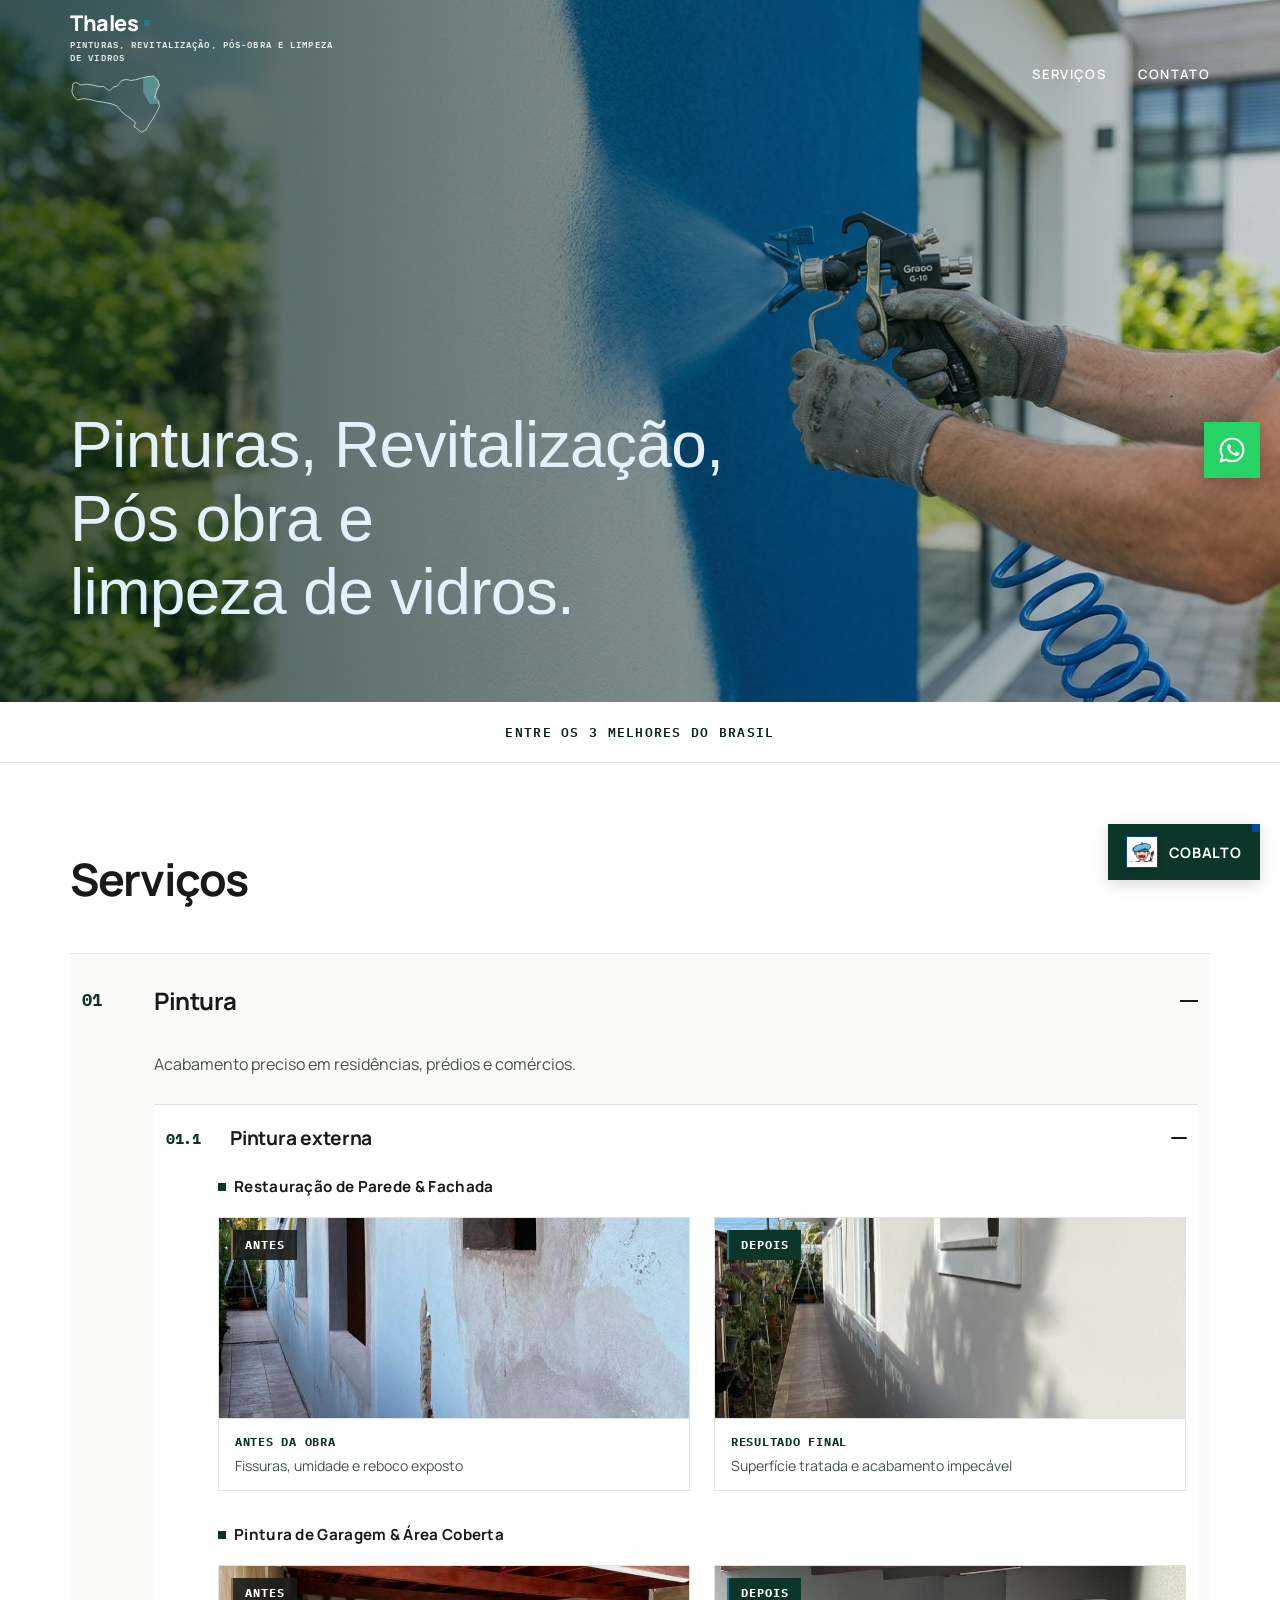
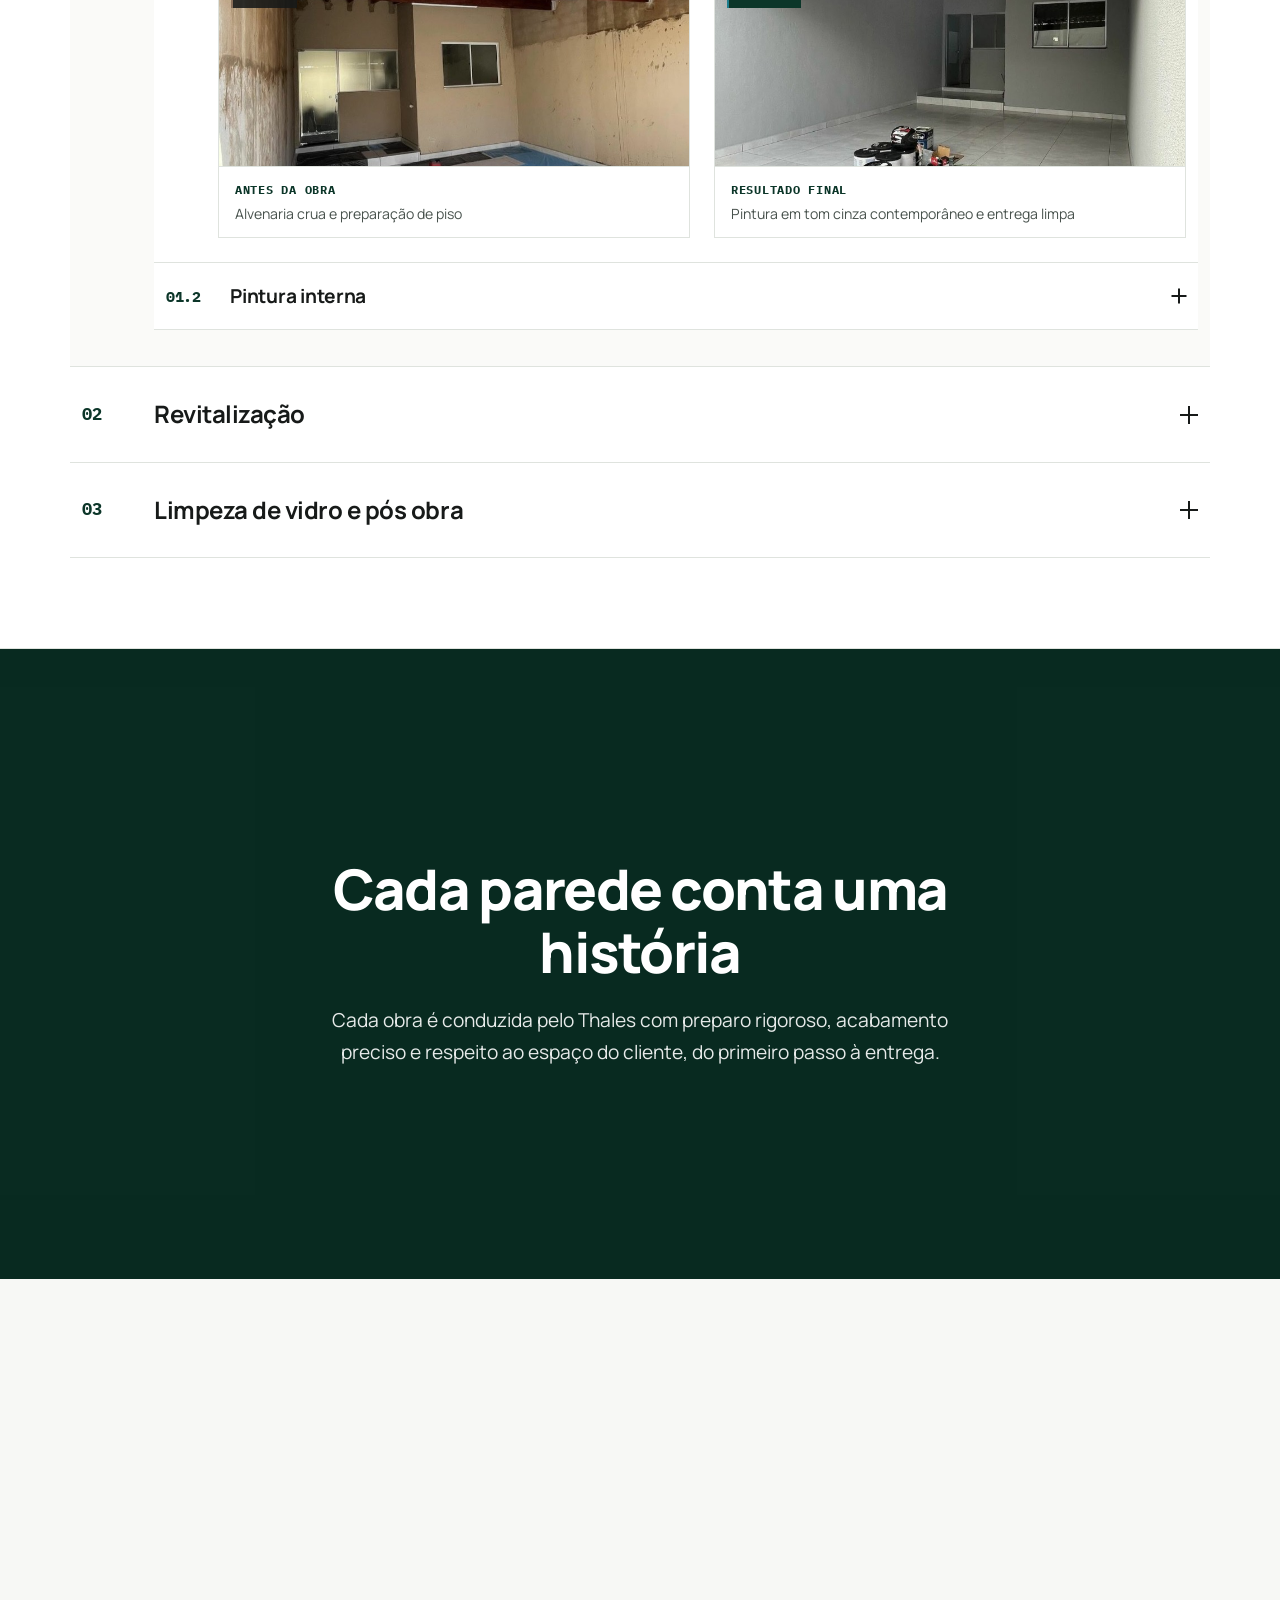
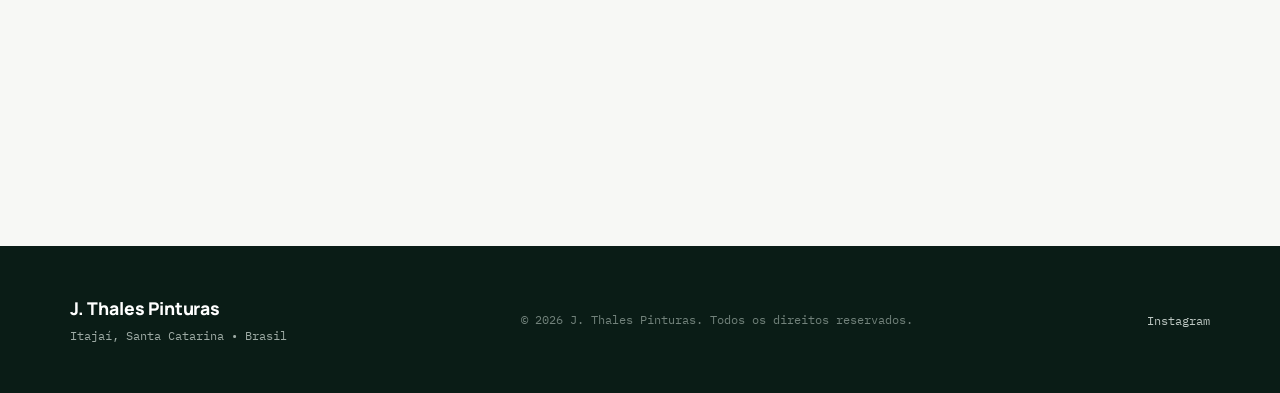
==== commit e662aa11: "decimo segundo" ====
--- a/index.html
+++ b/index.html
@@ -333,16 +333,62 @@
                                     </div>
                                   </div>
 
-                                  <!-- Fotos Avulsas / Galeria -->
-                                  <div class="svc-gallery-block">
+                                  <!-- Obra 03: Pintura de Quarto -->
+                                  <div class="compare-project">
                                     <div class="compare-project-header">
-                                      <span class="compare-project-title">Pintura Bicolor & Meia Parede</span>
-                                    </div>
-                                    <div class="svc-gallery-grid">
-                                      <img src="/images/pintura-interna-bicolor-1.jpg" alt="Pintura interna moderna em dois tons com sanca iluminada no teto" class="svc-photo gallery-photo" loading="lazy">
-                                      <img src="/images/pintura-interna-bicolor-2.jpg" alt="Continuidade da pintura bicolor na porta e paredes com acabamento perfeito" class="svc-photo gallery-photo" loading="lazy">
+                                      <span class="compare-project-title">Pintura de Quarto</span>
+                                    </div>
+                                    <div class="compare-grid">
+                                      <!-- ANTES -->
+                                      <div class="compare-card">
+                                        <div class="compare-badge compare-badge-before">Antes</div>
+                                        <img src="/images/pintura-interna-quarto-antes.jpg" alt="Antes da pintura interna: quarto com paredes verde e rosa, com marcas de instalações e piso protegido" class="svc-photo compare-photo" loading="lazy">
+                                        <div class="compare-info">
+                                          <span class="compare-state">Antes da Obra</span>
+                                          <p class="compare-note">Cores fortes, marcas de eletrodutos e paredes desgastadas</p>
+                                        </div>
+                                      </div>
+
+                                      <!-- DEPOIS -->
+                                      <div class="compare-card">
+                                        <div class="compare-badge compare-badge-after">Depois</div>
+                                        <img src="/images/pintura-interna-quarto-depois.jpg" alt="Depois da pintura interna: quarto com paredes em tom neutro claro e acabamento uniforme" class="svc-photo compare-photo" loading="lazy">
+                                        <div class="compare-info">
+                                          <span class="compare-state">Resultado Final</span>
+                                          <p class="compare-note">Paredes renovadas em tom neutro, com acabamento liso e uniforme</p>
+                                        </div>
+                                      </div>
                                     </div>
                                   </div>
+
+                                  <!-- Obra 04: Pintura de Parede -->
+                                  <div class="compare-project">
+                                    <div class="compare-project-header">
+                                      <span class="compare-project-title">Pintura de Parede</span>
+                                    </div>
+                                    <div class="compare-grid">
+                                      <!-- ANTES -->
+                                      <div class="compare-card">
+                                        <div class="compare-badge compare-badge-before">Antes</div>
+                                        <img src="/images/pintura-interna-parede-antes.jpg" alt="Antes da pintura interna: paredes em reboco aparente, com remendos e manchas" class="svc-photo compare-photo" loading="lazy">
+                                        <div class="compare-info">
+                                          <span class="compare-state">Antes da Obra</span>
+                                          <p class="compare-note">Reboco aparente, remendos e manchas nas paredes</p>
+                                        </div>
+                                      </div>
+
+                                      <!-- DEPOIS -->
+                                      <div class="compare-card">
+                                        <div class="compare-badge compare-badge-after">Depois</div>
+                                        <img src="/images/pintura-interna-parede-depois.jpg" alt="Depois da pintura interna: paredes brancas lisas e uniformes em ambiente iluminado" class="svc-photo compare-photo" loading="lazy">
+                                        <div class="compare-info">
+                                          <span class="compare-state">Resultado Final</span>
+                                          <p class="compare-note">Paredes lisas, brancas e uniformes, prontas para uso</p>
+                                        </div>
+                                      </div>
+                                    </div>
+                                  </div>
+
 
                                 </div>
                               </div>
@@ -428,6 +474,18 @@
                           </div>
                         </div>
 
+                        <!-- Fotos avulsas (sem antes/depois) -->
+                        <div class="svc-gallery-block">
+                          <div class="compare-project-header">
+                            <span class="compare-project-title">Fachadas, Pisos &amp; Preparo de Superfícies</span>
+                          </div>
+                          <div class="svc-gallery-grid">
+                            <img src="/images/revitalizacao-fachada-estacionamento.jpg" alt="Fachada comercial revitalizada com pintura em tom neutro e piso do estacionamento em repintura" class="svc-photo gallery-photo" loading="lazy">
+                            <img src="/images/revitalizacao-lixamento-parede.jpg" alt="Profissional lixando parede de reboco com politriz para acabamento liso" class="svc-photo gallery-photo" loading="lazy">
+                            <img src="/images/revitalizacao-estacionamento-sinalizacao.jpg" alt="Estacionamento comercial com piso revitalizado e demarcação de vagas em amarelo" class="svc-photo gallery-photo gallery-photo-wide" loading="lazy">
+                          </div>
+                        </div>
+
                       </div>
 
                     </div>
@@ -440,37 +498,29 @@
                 <h3 class="svc-heading">
                   <button type="button" class="svc-trigger" id="svc-btn-3" aria-expanded="false" aria-controls="svc-panel-3">
                     <span class="svc-number">03</span>
-                    <span class="svc-title">Limpeza de vidros</span>
+                    <span class="svc-title">Limpeza de vidro e pós obra</span>
                     <span class="svc-icon" aria-hidden="true"></span>
                   </button>
                 </h3>
                 <div class="svc-panel" id="svc-panel-3" role="region" aria-labelledby="svc-btn-3">
                   <div class="svc-panel-inner">
-                    <div class="svc-panel-content">
-                      <p class="svc-desc">Vidros e esquadrias limpos, inclusive em altura.</p>
+                    <div class="svc-panel-content svc-panel-stack">
+                      <p class="svc-desc">Vidros e esquadrias limpos, inclusive em altura, e entrega de obra limpa, sem respingos nem resíduos.</p>
+
+                      <!-- Limpeza de vidros -->
+                      <div class="compare-project-header">
+                        <span class="compare-project-title">Limpeza de vidros</span>
+                      </div>
                       <div class="svc-photo-grid">
                         <img src="/images/media_1791333207497.jpg" alt="Profissional realizando limpeza em altura" class="svc-photo" loading="lazy">
                         <img src="/images/media_1791333212596.jpg" alt="Equipe preparada para trabalho em altura com EPIs" class="svc-photo" loading="lazy">
                         <img src="/images/media_1791333227522.jpg" alt="Certificado NR-35 Trabalho em Altura" class="svc-photo certificado-img" loading="lazy">
                       </div>
-                    </div>
-                  </div>
-                </div>
-              </div>
-
-              <!-- 04 -->
-              <div class="svc-item">
-                <h3 class="svc-heading">
-                  <button type="button" class="svc-trigger" id="svc-btn-4" aria-expanded="false" aria-controls="svc-panel-4">
-                    <span class="svc-number">04</span>
-                    <span class="svc-title">Pós obra</span>
-                    <span class="svc-icon" aria-hidden="true"></span>
-                  </button>
-                </h3>
-                <div class="svc-panel" id="svc-panel-4" role="region" aria-labelledby="svc-btn-4">
-                  <div class="svc-panel-inner">
-                    <div class="svc-panel-content">
-                      <p class="svc-desc">Entrega limpa, sem respingos nem resíduos.</p>
+
+                      <!-- Pós obra -->
+                      <div class="compare-project-header svc-group-header">
+                        <span class="compare-project-title">Pós obra</span>
+                      </div>
                       <div class="svc-photo-grid">
                         <img src="/images/media_1791333552688.jpg" alt="Área externa com piscina e deck de madeira finalizado" class="svc-photo" loading="lazy">
                         <img src="/images/media_1791333555958.jpg" alt="Corredor limpo após a obra com extintor instalado" class="svc-photo" loading="lazy">
@@ -534,8 +584,8 @@
           <div class="contact-direct-channels">
             
             <div class="channel-item">
-              <span class="channel-label">Telefone / WhatsApp</span>
-              <a href="https://wa.me/5583991912530" id="direct-phone-link" class="channel-link" target="_blank" rel="noopener noreferrer">
+              <span class="channel-label">Telefone</span>
+              <a href="tel:+5583991912530" id="direct-phone-link" class="channel-link" aria-label="Ligar para (83) 99191-2530">
                 (83) 99191-2530
               </a>
             </div>
@@ -544,13 +594,6 @@
               <span class="channel-label">Instagram</span>
               <a href="https://www.instagram.com/jthales_pinturas?utm_source=ig_web_button_share_sheet&stkn=ZDNlZDc0MzIxNw==" id="instagram-link" class="channel-link" target="_blank" rel="noopener noreferrer">
                 @jthales_pinturas
-              </a>
-            </div>
-
-            <div class="channel-item" id="youtube-channel-item">
-              <span class="channel-label">YouTube</span>
-              <a href="https://youtube.com/@jthalespinturas" id="youtube-link" class="channel-link" target="_blank" rel="noopener noreferrer">
-                J. Thales Pinturas
               </a>
             </div>
 
@@ -590,11 +633,6 @@
             Instagram
           </a>
         </li>
-        <li>
-          <a href="https://youtube.com/@jthalespinturas" id="footer-youtube" class="footer-social-link" target="_blank" rel="noopener noreferrer">
-            YouTube
-          </a>
-        </li>
       </ul>
 
     </div>
--- a/css/style.css
+++ b/css/style.css
@@ -1793,6 +1793,13 @@
   box-shadow: 0 10px 24px rgba(12, 54, 41, 0.08);
 }
 
+/* Foto horizontal ocupando a largura toda da galeria */
+.gallery-photo-wide {
+  grid-column: 1 / -1;
+  aspect-ratio: 16 / 10;
+  max-height: 520px;
+}
+
 .svc-photo-grid {
   display: grid;
   grid-template-columns: repeat(2, 1fr);
@@ -1881,4 +1888,109 @@
   border: 1px solid #ddd;
   box-shadow: 0 2px 4px rgba(0,0,0,0.05);
   border-radius: 4px;
-}
+  height: auto;
+  aspect-ratio: 1600 / 1130;
+  object-fit: contain;
+}
+
+/* Títulos de grupo dentro de um mesmo serviço (ex.: Limpeza de vidro e pós obra) */
+.svc-panel-content > .compare-project-header {
+  margin-top: 1.25rem;
+}
+
+.svc-panel-content > .compare-project-header + .svc-photo-grid {
+  margin-top: 0.5rem;
+}
+
+.svc-group-header {
+  margin-top: 2rem !important;
+}
+
+
+/* ==========================================================================
+   ABERTURA AUTOMÁTICA DOS SERVIÇOS (scroll) - entrada em cascata das fotos
+   ========================================================================== */
+@keyframes svcPhotoIn {
+  from {
+    opacity: 0;
+    transform: translateY(26px) scale(0.96);
+  }
+  to {
+    opacity: 1;
+    transform: translateY(0) scale(1);
+  }
+}
+
+/* Fotos de serviços sem sub-seções: animam quando o serviço abre */
+.svc-item.is-open .svc-panel-content:not(.svc-panel-with-subsections) .svc-photo,
+/* Fotos dentro de sub-seções: animam quando a sub-seção abre */
+.svc-sub-item.is-open .svc-photo {
+  animation: svcPhotoIn 0.65s cubic-bezier(0.22, 1, 0.36, 1) backwards;
+  animation-delay: calc(0.18s + var(--i, 0) * 0.09s);
+}
+
+/* Destaque rápido no título que acabou de abrir sozinho */
+@keyframes svcFlash {
+  0%   { background-color: rgba(28, 125, 141, 0.16); box-shadow: inset 3px 0 0 var(--color-emerald); }
+  100% { background-color: transparent; box-shadow: inset 3px 0 0 transparent; }
+}
+
+.svc-item.svc-just-opened > .svc-heading .svc-trigger,
+.svc-sub-item.svc-just-opened > .svc-sub-heading .svc-sub-trigger {
+  animation: svcFlash 1.3s ease-out;
+}
+
+@media (prefers-reduced-motion: reduce) {
+  .svc-item.is-open .svc-panel-content:not(.svc-panel-with-subsections) .svc-photo,
+  .svc-sub-item.is-open .svc-photo,
+  .svc-item.svc-just-opened > .svc-heading .svc-trigger,
+  .svc-sub-item.svc-just-opened > .svc-sub-heading .svc-sub-trigger {
+    animation: none;
+  }
+}
+
+/* ==========================================================================
+   LIMPEZA DE VIDRO E PÓS OBRA - conteúdo empilhado e centralizado
+   ========================================================================== */
+.svc-panel-content.svc-panel-stack {
+  grid-template-columns: 1fr;
+  justify-items: center;
+  text-align: center;
+  padding: 0.5rem 0.75rem clamp(1.75rem, 3vw, 2.5rem);
+}
+
+.svc-panel-stack .svc-desc {
+  max-width: 62ch;
+  margin: 0 auto;
+}
+
+.svc-panel-stack .compare-project-header {
+  width: 100%;
+  justify-content: center;
+  padding-bottom: 0;
+}
+
+.svc-panel-stack .svc-photo-grid {
+  width: 100%;
+  max-width: 780px;
+  margin: 0.5rem auto 0;
+}
+
+/* Foto ímpar no fim da grade: centralizada, em vez de colada à esquerda */
+.svc-panel-stack .svc-photo-grid > .svc-photo:last-child:nth-child(odd) {
+  grid-column: 1 / -1;
+  justify-self: center;
+  width: calc(50% - 0.5rem);
+}
+
+/* Certificado: centralizado e maior, para dar para ler */
+.svc-panel-stack .svc-photo-grid > .svc-photo.certificado-img:last-child:nth-child(odd) {
+  width: min(100%, 560px);
+}
+
+@media (max-width: 500px) {
+  .svc-panel-stack .svc-photo-grid > .svc-photo:last-child:nth-child(odd),
+  .svc-panel-stack .svc-photo-grid > .svc-photo.certificado-img:last-child:nth-child(odd) {
+    width: 100%;
+  }
+}
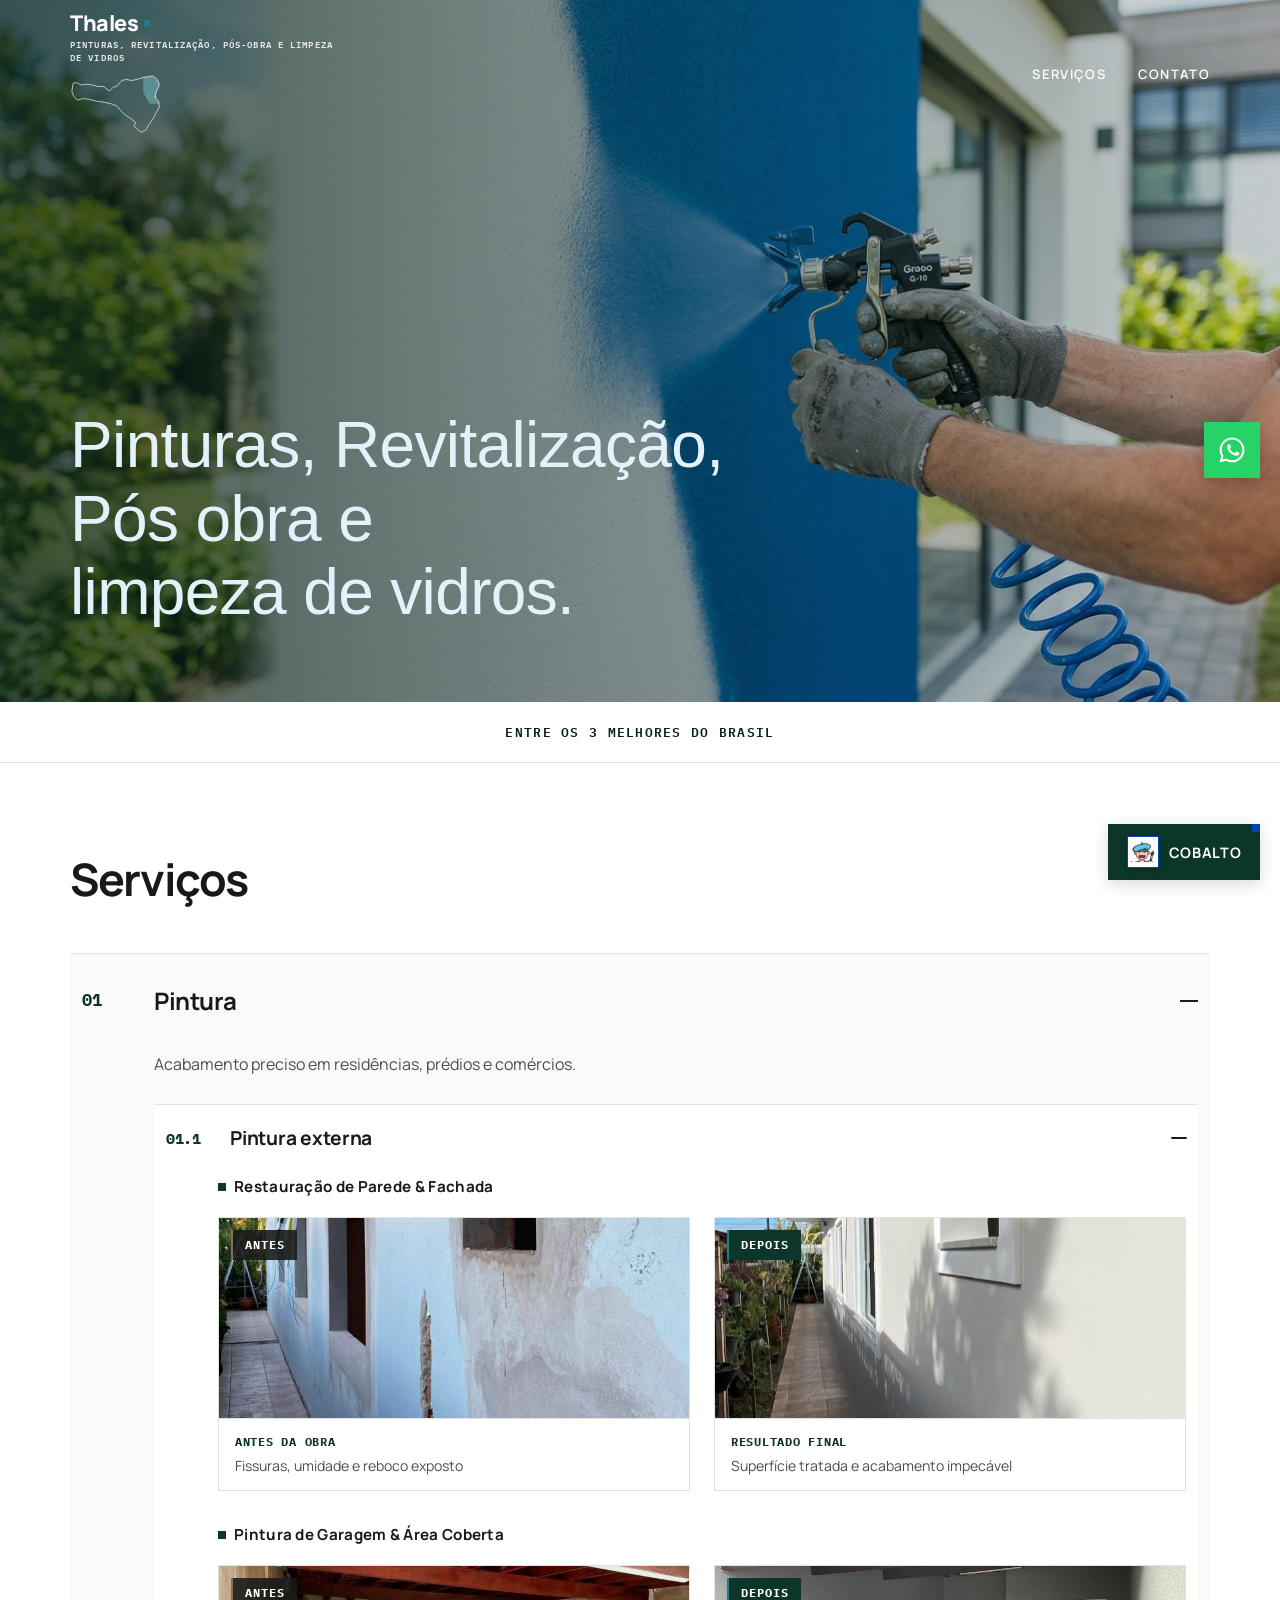
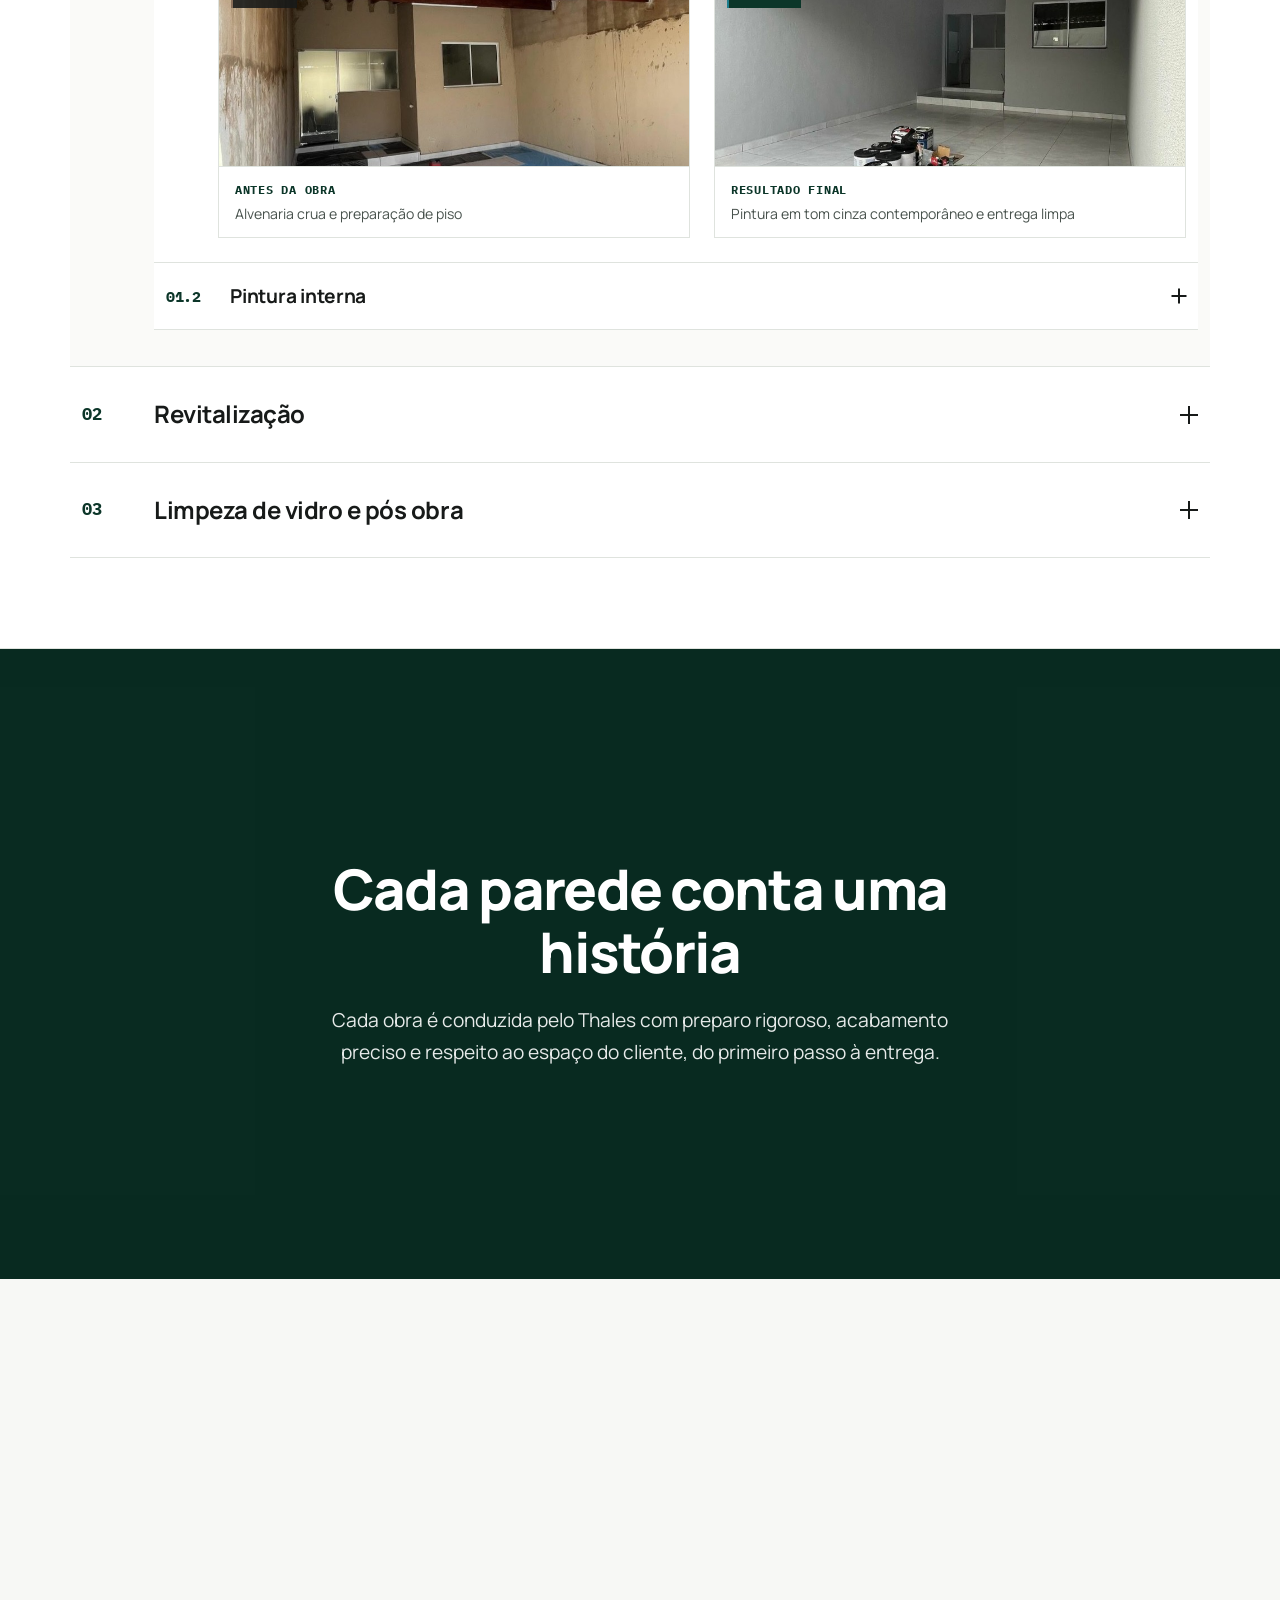
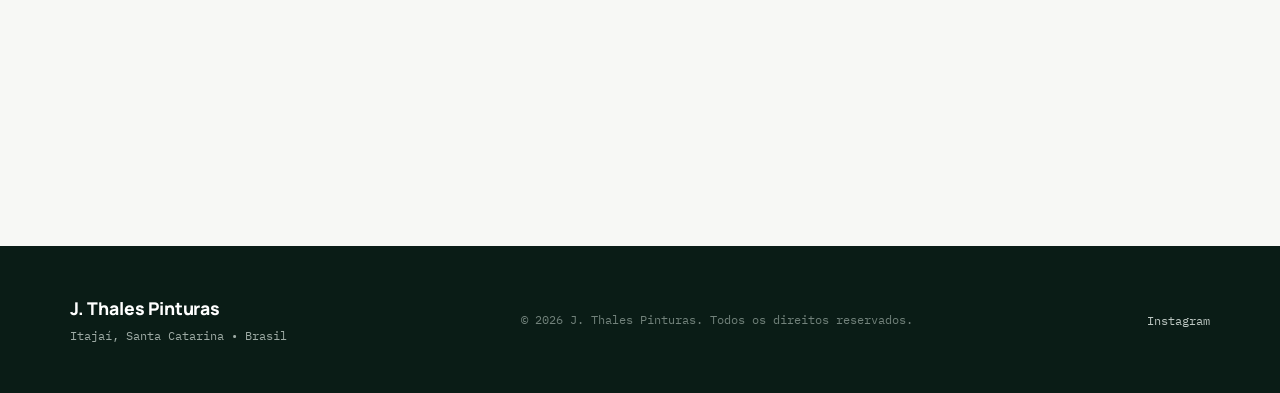
==== commit 3b83eae6: "decimo terceiro dia" ====
--- a/index.html
+++ b/index.html
@@ -26,8 +26,8 @@
   <link href="https://fonts.googleapis.com/css2?family=IBM+Plex+Mono:wght@500;600;700&family=Manrope:wght@400;500;600;700;800&display=swap" rel="stylesheet">
 
   <!-- Estilos Customizados -->
-  <link rel="stylesheet" href="css/style.css">
-  <link rel="stylesheet" href="css/cobalto.css">
+  <link rel="stylesheet" href="css/style.css?v=2.1">
+  <link rel="stylesheet" href="css/cobalto.css?v=2.1">
 
   <!-- Schema.org JSON-LD para SEO Local -->
   <script type="application/ld+json">
@@ -652,10 +652,10 @@
   </div>
 
   <!-- Constantes Editáveis e Scripts -->
-  <script src="js/config.js" defer></script>
-  <script src="js/main.js" defer></script>
-  <script src="js/cobalto-config.js" defer></script>
-  <script src="js/cobalto.js" defer></script>
+  <script src="js/config.js?v=2.1" defer></script>
+  <script src="js/main.js?v=2.1" defer></script>
+  <script src="js/cobalto-config.js?v=2.1" defer></script>
+  <script src="js/cobalto.js?v=2.1" defer></script>
 </body>
 </html>
 
--- a/css/style.css
+++ b/css/style.css
@@ -1947,6 +1947,11 @@
   .svc-sub-item.svc-just-opened > .svc-sub-heading .svc-sub-trigger {
     animation: none;
   }
+  .fade-in-scroll {
+    opacity: 1 !important;
+    transform: none !important;
+    transition: none !important;
+  }
 }
 
 /* ==========================================================================
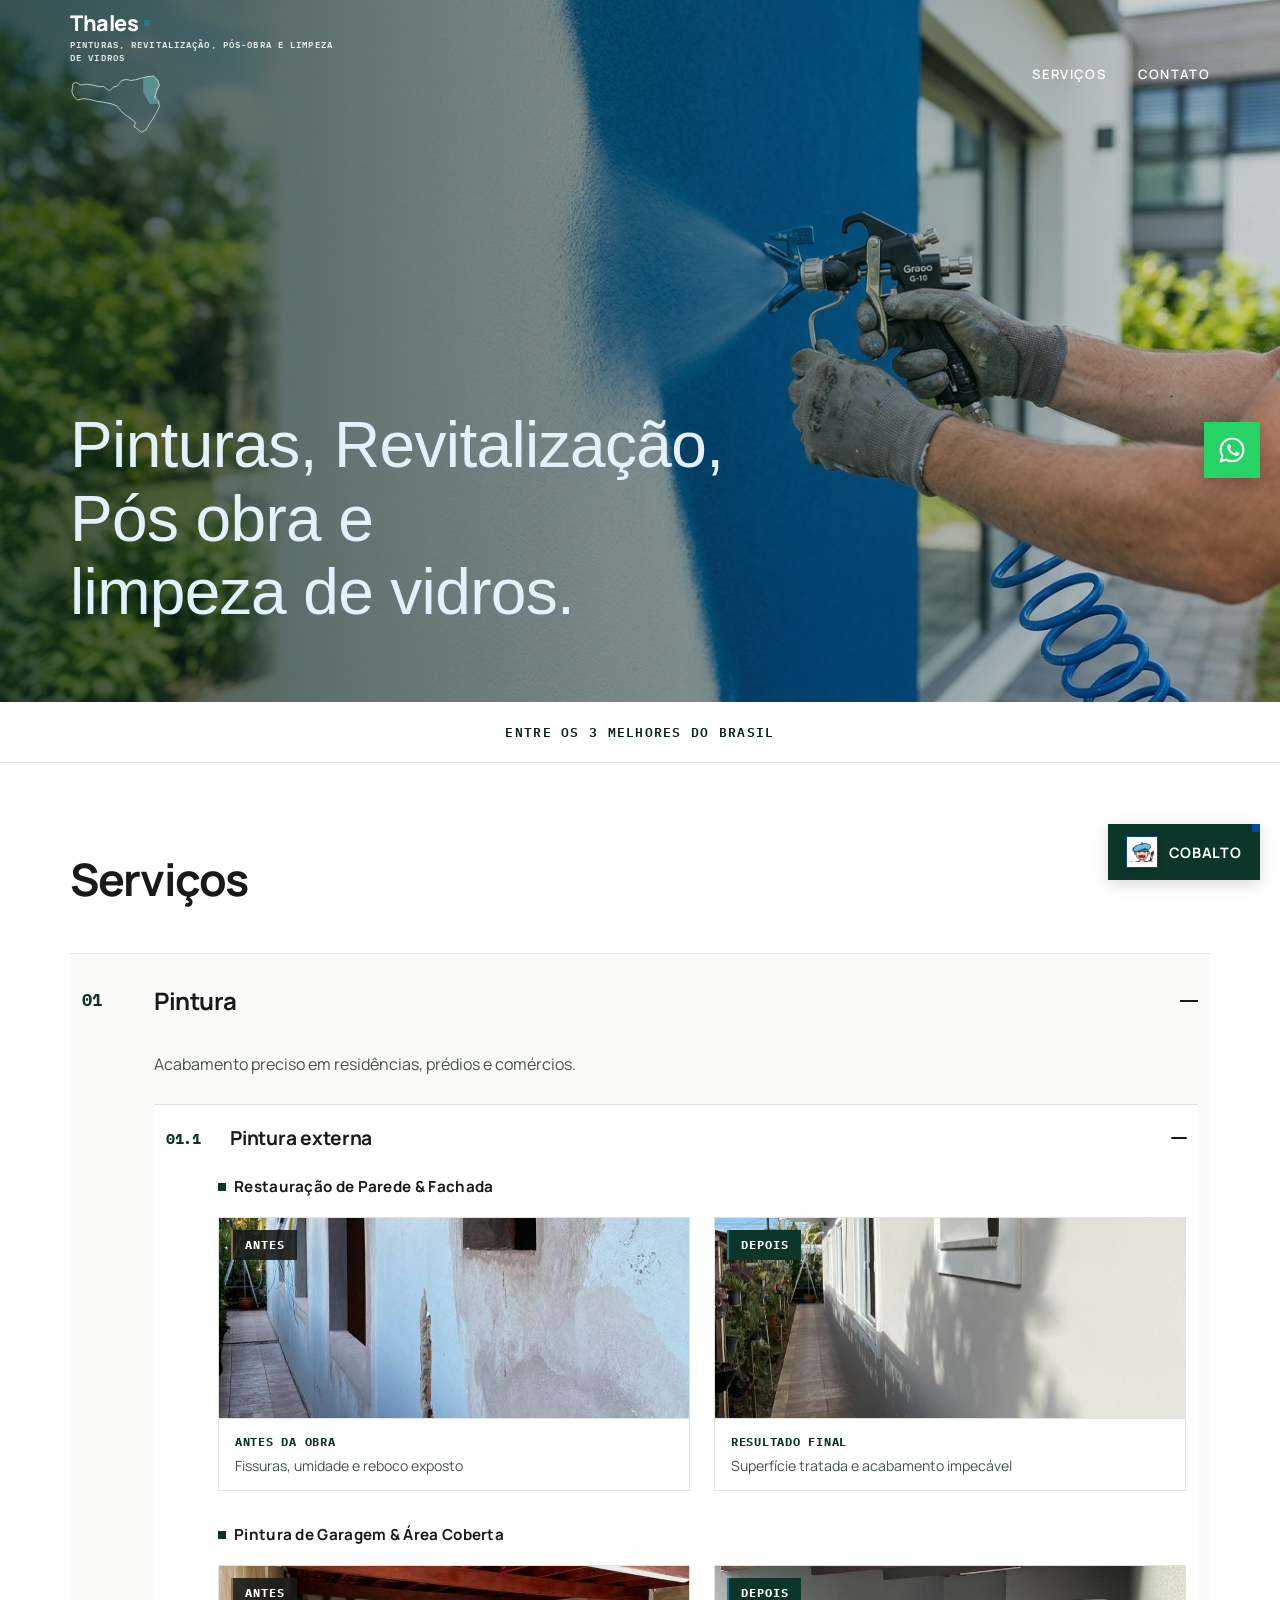
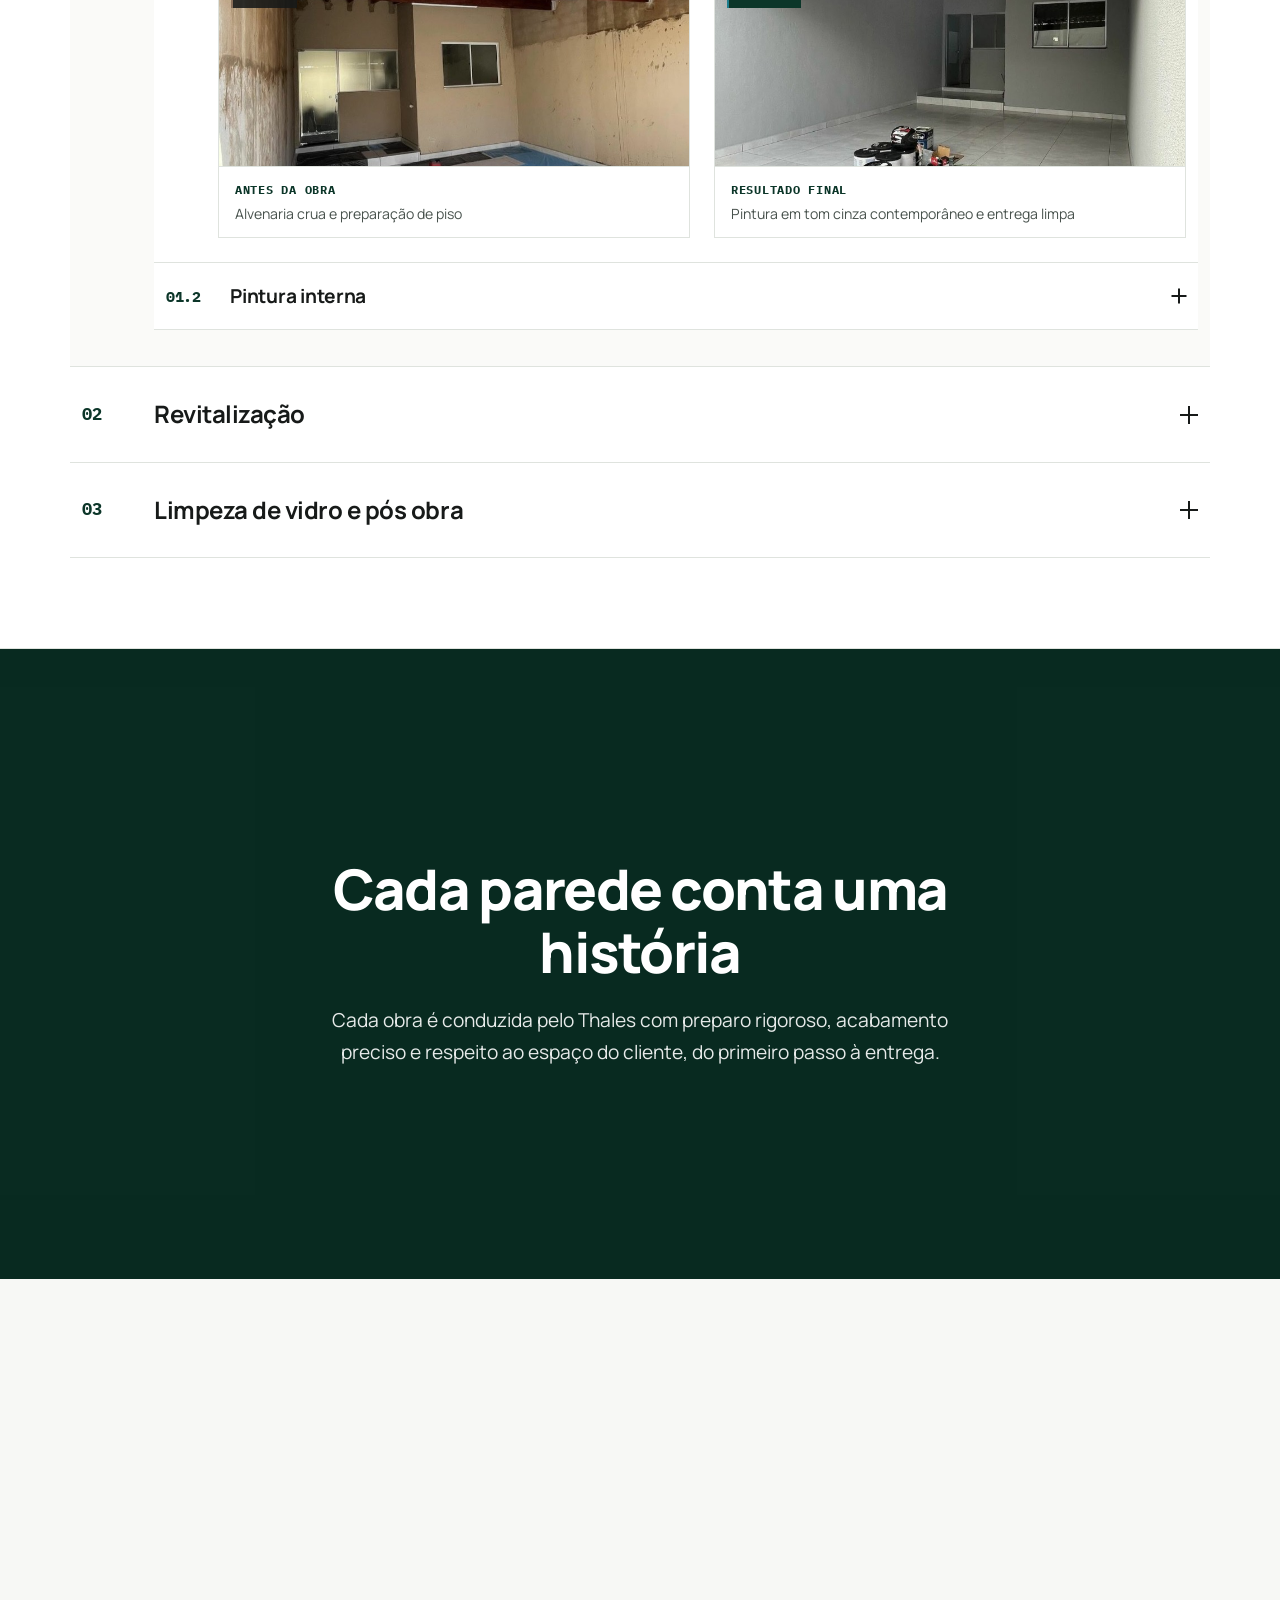
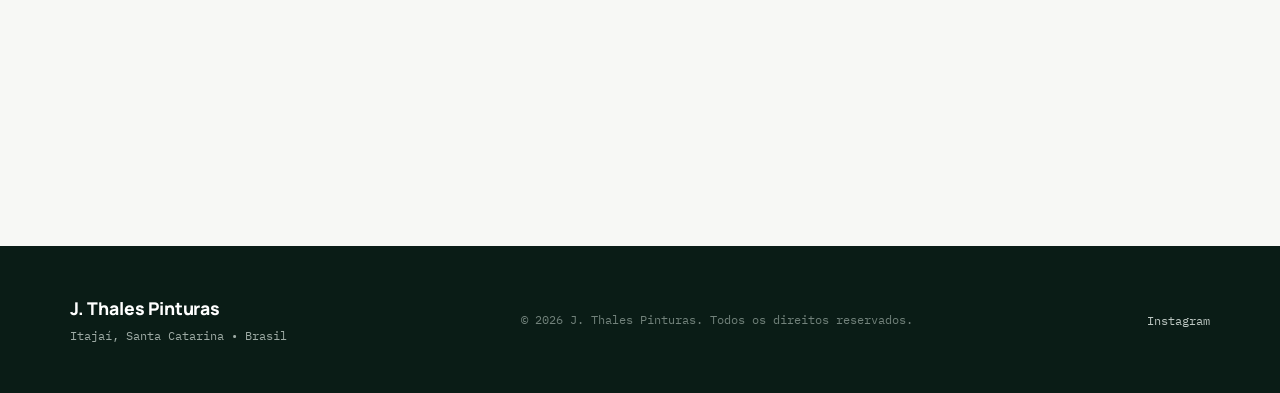
==== commit 776304e4: "verificação do Bing Webmaster Tools (meta tag)" ====
--- a/index.html
+++ b/index.html
@@ -12,6 +12,12 @@
   <link rel="canonical" href="https://jthalespinturas.com.br/">
   <link rel="preload" as="image" href="/images/hero-pintura-spray.jpg" fetchpriority="high">
 
+  <!-- Favicon (ícone exibido na aba e nos resultados do Google) -->
+  <link rel="icon" href="/favicon.ico" sizes="any">
+  <link rel="icon" type="image/png" sizes="48x48" href="/favicon-48x48.png">
+  <link rel="icon" type="image/png" sizes="192x192" href="/favicon-192x192.png">
+  <link rel="apple-touch-icon" sizes="180x180" href="/apple-touch-icon.png">
+
   <!-- Open Graph / Meta Compartilhamento -->
   <meta property="og:type" content="website">
   <meta property="og:locale" content="pt_BR">
@@ -19,6 +25,7 @@
   <meta property="og:title" content="J. Thales Pinturas | Pintor em Itajaí - Alto Padrão e Pedras Naturais">
   <meta property="og:description" content="Pintura residencial, predial e aplicação de pedras naturais em Itajaí e região. Entre os 3 melhores pintores de Itajaí.">
   <meta property="og:image" content="/images/hero.jpg">
+  <meta name="msvalidate.01" content="7DF821D53ADC76107D4D10E6AA6BA572" />
 
   <!-- Fontes do Google: Manrope (Sóbria e Forte) e IBM Plex Mono (Arquitetônica) -->
   <link rel="preconnect" href="https://fonts.googleapis.com">
